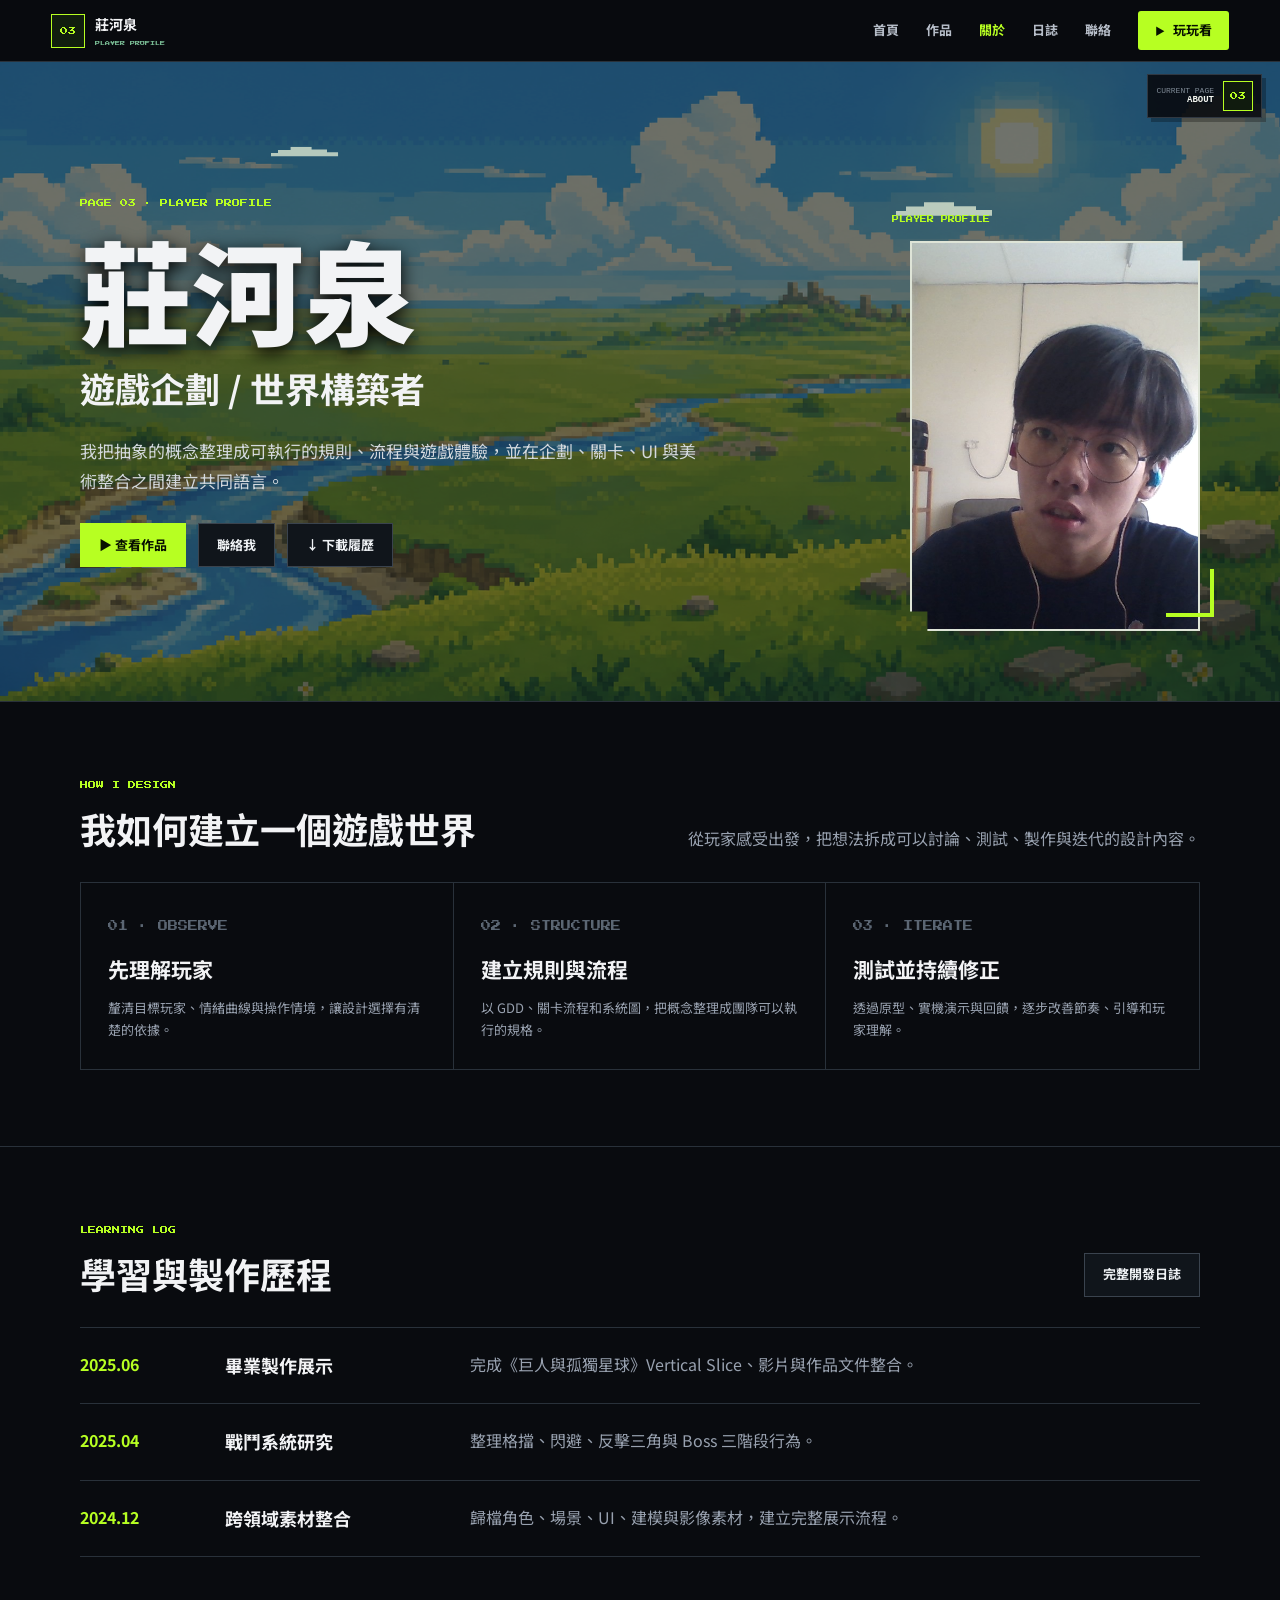
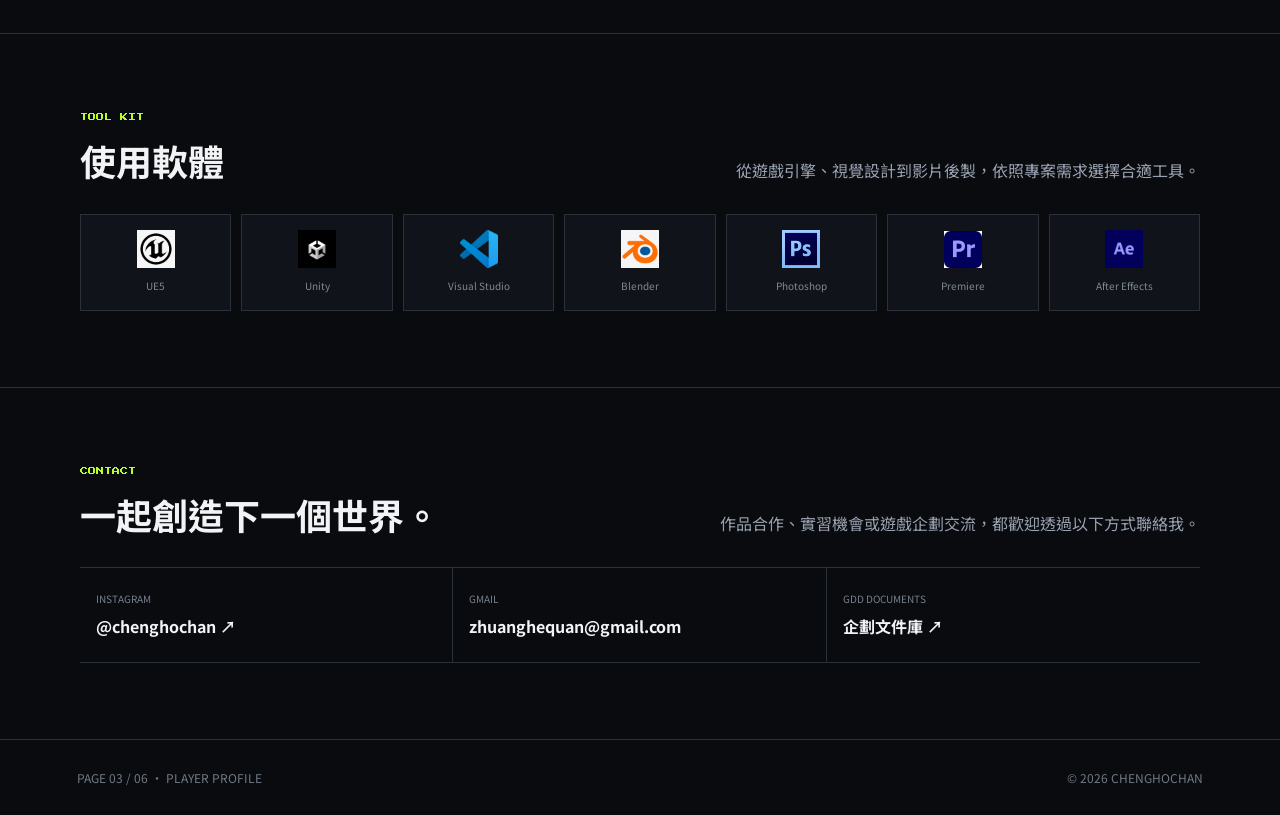
==== about.html @ 50974afd "Publish portfolio website" ====
<!DOCTYPE html>
<html lang="zh-Hant">
<head>
  <meta charset="UTF-8">
  <meta name="viewport" content="width=device-width,initial-scale=1.0">
  <title>關於莊河泉｜遊戲企劃作品集</title>
  <link rel="preconnect" href="https://fonts.googleapis.com">
  <link href="https://fonts.googleapis.com/css2?family=Noto+Sans+TC:wght@400;500;700;900&family=Press+Start+2P&display=swap" rel="stylesheet">
  <link rel="stylesheet" href="site-fx.css">
  <style>
    :root{--bg:#090b0f;--panel:#10141a;--text:#f2f3f5;--muted:#98a1af;--line:#29313a;--lime:#b7ff22;--cyan:#69d8e8}*{box-sizing:border-box;margin:0;padding:0}html{scroll-behavior:smooth}body{background:var(--bg);color:var(--text);font-family:'Noto Sans TC',sans-serif;line-height:1.75;overflow-x:hidden}a{color:inherit;text-decoration:none}img{display:block;max-width:100%}.pixel{font-family:'Press Start 2P',monospace;letter-spacing:0}.nav{position:fixed;z-index:80;inset:0 0 auto;height:62px;padding:0 clamp(22px,4vw,70px);display:flex;align-items:center;justify-content:space-between;border-bottom:1px solid var(--line);background:rgba(9,11,15,.94);backdrop-filter:blur(12px)}.brand{display:flex;align-items:center;gap:10px}.brand-slot{display:grid;place-items:center;width:34px;height:34px;border:1px solid var(--lime);background:#111e0e;color:var(--lime);font-size:8px}.brand strong{display:block;font-size:14px}.brand small{display:block;margin-top:4px;color:#77b992;font-size:5px}.links{display:flex;align-items:center;gap:27px;color:#b6bdc8;font-weight:700;font-size:13px}.links a:hover,.links .active{color:var(--lime)}.watch{padding:8px 17px;background:var(--lime);color:#071000!important;border-radius:3px}.watch:before{content:'▶';margin-right:8px;font-size:10px}
    .about-hero{position:relative;height:640px;margin-top:62px;overflow:hidden;border-bottom:1px solid var(--line);background:url('images/hero-pixel-landscape.png') center 48%/cover no-repeat}.about-hero:before{content:'';position:absolute;inset:0;background:rgba(5,10,10,.55)}.clouds{position:absolute;inset:80px 0 auto;width:200%;height:120px;animation:cloudMove 28s linear infinite}.cloud{position:absolute;width:100px;height:22px;background:#eef5dc;clip-path:polygon(10% 50%,10% 30%,28% 30%,28% 10%,58% 10%,58% 28%,80% 28%,80% 45%,96% 45%,96% 72%,0 72%,0 50%);opacity:.72}.cloud:nth-child(1){left:10%;top:0;transform:scale(.7)}.cloud:nth-child(2){left:35%;top:58px}.cloud:nth-child(3){left:61%;top:10px;transform:scale(.8)}.cloud:nth-child(4){left:85%;top:65px;transform:scale(.58)}@keyframes cloudMove{to{transform:translateX(-50%)}}.hero-inner{position:relative;z-index:2;width:min(1120px,calc(100% - 44px));height:100%;margin:auto;display:flex;align-items:center;justify-content:space-between;gap:55px}.hero-copy{max-width:690px}.eyebrow{color:var(--lime);font-size:8px}.about-hero h1{margin:22px 0 13px;font-size:clamp(62px,9vw,112px);line-height:1;font-weight:900;text-shadow:0 5px 18px #000}.role{font-size:clamp(22px,3vw,35px);font-weight:700}.hero-lead{max-width:630px;margin-top:18px;color:#d4d9de;font-size:17px}.hero-actions{display:flex;gap:12px;margin-top:28px}.btn{display:inline-flex;align-items:center;justify-content:center;min-height:44px;padding:9px 18px;border:1px solid #3a434e;background:#10151b;color:#eef1f4;font-weight:700;font-size:13px}.btn.primary{border-color:var(--lime);background:var(--lime);color:#071000}.btn:hover{border-color:var(--lime);color:var(--lime)}.btn.primary:hover{color:#071000}.portrait{position:relative;flex:0 0 290px;align-self:end;margin-bottom:0}.portrait:before{content:'PLAYER PROFILE';position:absolute;z-index:2;left:-18px;top:-25px;color:var(--lime);font:7px 'Press Start 2P';}.portrait img{width:290px;height:390px;object-fit:cover;object-position:center top;border:2px solid #d8e0d0;filter:saturate(.78) contrast(1.05);clip-path:polygon(0 0,94% 0,94% 5%,100% 5%,100% 100%,6% 100%,6% 95%,0 95%)}.portrait:after{content:'';position:absolute;right:-14px;bottom:14px;width:44px;height:44px;border-right:4px solid var(--lime);border-bottom:4px solid var(--lime)}
    section.content{padding:76px clamp(22px,6vw,96px);border-bottom:1px solid var(--line)}.inner{max-width:1120px;margin:auto}.section-kicker{color:var(--lime);font-size:8px}.section-head{display:flex;justify-content:space-between;align-items:end;gap:25px;margin-bottom:30px}.section-head h2{margin-top:13px;font-size:36px;line-height:1.3}.section-head p{max-width:540px;color:var(--muted)}.method-grid{display:grid;grid-template-columns:repeat(3,1fr);border:1px solid var(--line)}.method{padding:27px;border-right:1px solid var(--line)}.method:last-child{border-right:0}.method .number{color:#5b6673;font-size:10px}.method h3{margin:13px 0 9px;font-size:21px}.method p{color:var(--muted);font-size:13px}.timeline{display:grid;gap:0;border-top:1px solid var(--line)}.timeline-row{display:grid;grid-template-columns:120px 220px 1fr;gap:25px;padding:22px 0;border-bottom:1px solid var(--line)}.timeline-row time{color:var(--lime);font-weight:700}.timeline-row strong{font-size:18px}.timeline-row p{color:var(--muted)}.software-grid{display:grid;grid-template-columns:repeat(7,1fr);gap:10px}.software{padding:15px 8px;text-align:center;border:1px solid var(--line);background:var(--panel);font-size:10px;color:#7f8995}.software img{width:38px;height:38px;margin:0 auto 9px;object-fit:contain}.software:hover{border-color:var(--lime);color:var(--lime)}.contact-row{display:grid;grid-template-columns:repeat(3,1fr);border-top:1px solid var(--line)}.contact-link{padding:22px 16px;border-right:1px solid var(--line);border-bottom:1px solid var(--line)}.contact-link:last-child{border-right:0}.contact-link small{display:block;color:#78818d;font-size:10px}.contact-link strong{display:block;margin-top:4px;overflow-wrap:anywhere}.contact-link:hover{color:var(--lime);background:#111820}footer{padding:27px 6vw;display:flex;justify-content:space-between;color:#707985;font-size:12px}
    @media(max-width:850px){.links a:not(.watch){display:none}.about-hero{height:720px}.hero-inner{align-items:flex-start;padding-top:72px}.portrait{position:absolute;right:-35px;bottom:0;opacity:.5}.portrait img{width:230px;height:320px}.hero-copy{position:relative;z-index:3}.method-grid,.contact-row{grid-template-columns:1fr}.method,.contact-link{border-right:0;border-bottom:1px solid var(--line)}.timeline-row{grid-template-columns:1fr;gap:6px}.software-grid{grid-template-columns:repeat(3,1fr)}.section-head{display:block}.section-head p{margin-top:10px}}@media(max-width:520px){.about-hero h1{font-size:62px}.role{font-size:22px}.hero-lead{font-size:15px}.portrait{opacity:.28}.software-grid{grid-template-columns:repeat(2,1fr)}footer{display:block}}
    .portrait{margin-bottom:70px}
    @media(max-width:850px){.portrait{margin-bottom:0}}
  </style>
</head>
<body>
  <header class="nav"><a class="brand" href="index.html"><span class="brand-slot pixel">03</span><span><strong>莊河泉</strong><small class="pixel">PLAYER PROFILE</small></span></a><nav class="links"><a href="index.html">首頁</a><a href="portfolio.html">作品</a><a class="active" href="about.html">關於</a><a href="devlog.html">日誌</a><a href="#contact">聯絡</a><a class="watch" href="portfolio.html">玩玩看</a></nav></header>
  <main>
    <section class="about-hero"><div class="clouds"><i class="cloud"></i><i class="cloud"></i><i class="cloud"></i><i class="cloud"></i></div><div class="hero-inner"><div class="hero-copy"><div class="eyebrow pixel">PAGE 03 · PLAYER PROFILE</div><h1>莊河泉</h1><div class="role">遊戲企劃 / 世界構築者</div><p class="hero-lead">我把抽象的概念整理成可執行的規則、流程與遊戲體驗，並在企劃、關卡、UI 與美術整合之間建立共同語言。</p><div class="hero-actions"><a class="btn primary" href="portfolio.html">▶ 查看作品</a><a class="btn" href="#contact">聯絡我</a><a class="btn" href="downloads/莊河泉_遊戲企劃_正式履歷.pdf" download>↓ 下載履歷</a></div></div><figure class="portrait"><img src="images/avatar.jpg.JPG" alt="莊河泉個人照片"></figure></div></section>
    <section class="content"><div class="inner"><div class="section-head"><div><div class="section-kicker pixel">HOW I DESIGN</div><h2>我如何建立一個遊戲世界</h2></div><p>從玩家感受出發，把想法拆成可以討論、測試、製作與迭代的設計內容。</p></div><div class="method-grid"><article class="method"><span class="number pixel">01 · OBSERVE</span><h3>先理解玩家</h3><p>釐清目標玩家、情緒曲線與操作情境，讓設計選擇有清楚的依據。</p></article><article class="method"><span class="number pixel">02 · STRUCTURE</span><h3>建立規則與流程</h3><p>以 GDD、關卡流程和系統圖，把概念整理成團隊可以執行的規格。</p></article><article class="method"><span class="number pixel">03 · ITERATE</span><h3>測試並持續修正</h3><p>透過原型、實機演示與回饋，逐步改善節奏、引導和玩家理解。</p></article></div></div></section>
    <section class="content"><div class="inner"><div class="section-head"><div><div class="section-kicker pixel">LEARNING LOG</div><h2>學習與製作歷程</h2></div><a class="btn" href="devlog.html">完整開發日誌</a></div><div class="timeline"><div class="timeline-row"><time>2025.06</time><strong>畢業製作展示</strong><p>完成《巨人與孤獨星球》Vertical Slice、影片與作品文件整合。</p></div><div class="timeline-row"><time>2025.04</time><strong>戰鬥系統研究</strong><p>整理格擋、閃避、反擊三角與 Boss 三階段行為。</p></div><div class="timeline-row"><time>2024.12</time><strong>跨領域素材整合</strong><p>歸檔角色、場景、UI、建模與影像素材，建立完整展示流程。</p></div></div></div></section>
    <section class="content"><div class="inner"><div class="section-head"><div><div class="section-kicker pixel">TOOL KIT</div><h2>使用軟體</h2></div><p>從遊戲引擎、視覺設計到影片後製，依照專案需求選擇合適工具。</p></div><div class="software-grid"><div class="software"><img src="作品/巨人與孤獨星球/使用軟體/Unreal Engine 5.png" alt="Unreal Engine 5">UE5</div><div class="software"><img src="作品/Soul of Another World/使用軟體/Unity.png" alt="Unity">Unity</div><div class="software"><img src="作品/巨人與孤獨星球/使用軟體/Visual Studio.png" alt="Visual Studio">Visual Studio</div><div class="software"><img src="作品/巨人與孤獨星球/使用軟體/Blender.jpg" alt="Blender">Blender</div><div class="software"><img src="作品/巨人與孤獨星球/使用軟體/Photoshop.png" alt="Photoshop">Photoshop</div><div class="software"><img src="作品/巨人與孤獨星球/使用軟體/Premiere Pro.jpg" alt="Premiere Pro">Premiere</div><div class="software"><img src="作品/巨人與孤獨星球/使用軟體/After Effects.png" alt="After Effects">After Effects</div></div></div></section>
    <section class="content" id="contact"><div class="inner"><div class="section-head"><div><div class="section-kicker pixel">CONTACT</div><h2>一起創造下一個世界。</h2></div><p>作品合作、實習機會或遊戲企劃交流，都歡迎透過以下方式聯絡我。</p></div><div class="contact-row"><a class="contact-link" href="https://www.instagram.com/chenghochan/" target="_blank" rel="noreferrer"><small>INSTAGRAM</small><strong>@chenghochan ↗</strong></a><a class="contact-link" href="mailto:zhuanghequan@gmail.com"><small>GMAIL</small><strong>zhuanghequan@gmail.com</strong></a><a class="contact-link" href="https://chenghochan.gitbook.io/chenghochan-docs/" target="_blank" rel="noreferrer"><small>GDD DOCUMENTS</small><strong>企劃文件庫 ↗</strong></a></div></div></section>
  </main>
  <footer><span>PAGE 03 / 06 · PLAYER PROFILE</span><span>© 2026 CHENGHOCHAN</span></footer>
  <script src="site-fx.js"></script>
</body>
</html>
---- site-fx.css ----
:root{--fx-bg:#080b0f;--fx-panel:#11161b;--fx-line:#303842;--fx-lime:#b7ff22;--fx-cyan:#69d8e8;--fx-text:#f4f6f0}
.page-corner{position:fixed;z-index:85;top:74px;right:18px;display:flex;align-items:center;gap:9px;padding:6px 8px;border:1px solid var(--fx-line);background:rgba(8,11,15,.9);color:var(--fx-text);font-family:Consolas,monospace;pointer-events:none;box-shadow:4px 4px 0 rgba(0,0,0,.28)}.page-corner-label{color:#7f8995;font-size:8px;line-height:1.2;text-align:right}.page-corner-label strong{display:block;color:var(--fx-text);font-size:9px}.page-corner-number{display:grid;place-items:center;width:30px;height:30px;border:1px solid var(--fx-lime);background:#101b0e;color:var(--fx-lime);font:8px 'Press Start 2P',Consolas,monospace}
.global-fx-pixel{position:fixed;z-index:10020;left:0;top:0;width:7px;height:7px;pointer-events:none;background:var(--fx-lime);box-shadow:0 0 8px currentColor;animation:globalPixelBurst .48s steps(6,end) forwards}.global-fx-pixel.alt{background:var(--fx-cyan)}.global-fx-pixel.light{background:#fff5a8}.global-fx-cross{position:fixed;z-index:10019;left:0;top:0;width:14px;height:14px;border:2px solid var(--fx-lime);pointer-events:none;animation:globalCrossBurst .42s steps(5,end) forwards}.global-fx-hit{animation:globalOptionHit .3s steps(3,end)}
.page-transition{position:fixed;z-index:10000;inset:0;background:var(--fx-bg);opacity:0;visibility:hidden;pointer-events:none;overflow:hidden}.page-transition.active{visibility:visible;animation:pageCover .48s steps(7,end) forwards}.page-transition:before{content:'';position:absolute;inset:0;background-image:linear-gradient(90deg,transparent 96%,rgba(183,255,34,.16) 96%),linear-gradient(0deg,transparent 96%,rgba(183,255,34,.12) 96%);background-size:42px 42px;opacity:.32}.page-transition:after{content:'LOADING NEXT AREA';position:absolute;left:50%;top:50%;transform:translate(-50%,-50%);color:#7b8a80;font:8px 'Press Start 2P',Consolas,monospace;animation:transitionBlink .65s steps(2,end) infinite}.page-target{position:absolute;z-index:2;right:28px;top:24px;display:flex;align-items:center;gap:12px;color:var(--fx-text);font-family:Consolas,monospace}.page-target-copy{font-size:9px;text-align:right;color:#7f8995}.page-target-copy strong{display:block;margin-top:3px;color:var(--fx-lime);font-size:11px}.page-target-number{display:grid;place-items:center;width:54px;height:54px;border:2px solid var(--fx-lime);background:#101b0e;color:var(--fx-lime);font:13px 'Press Start 2P',Consolas,monospace;box-shadow:6px 6px 0 #172116}.page-transition .load-blocks{position:absolute;left:50%;top:56%;display:flex;gap:5px;transform:translateX(-50%)}.page-transition .load-blocks i{display:block;width:12px;height:12px;background:#263128;animation:transitionBlocks .7s steps(5,end) infinite}.page-transition .load-blocks i:nth-child(2){animation-delay:.08s}.page-transition .load-blocks i:nth-child(3){animation-delay:.16s}.page-transition .load-blocks i:nth-child(4){animation-delay:.24s}.page-transition .load-blocks i:nth-child(5){animation-delay:.32s}
@keyframes globalPixelBurst{0%{transform:translate(-50%,-50%) scale(1);opacity:1}70%{opacity:1}100%{transform:translate(calc(-50% + var(--tx)),calc(-50% + var(--ty))) scale(.15);opacity:0}}@keyframes globalCrossBurst{0%{transform:translate(-50%,-50%) scale(.4);opacity:1}100%{transform:translate(-50%,-50%) scale(3.5) rotate(90deg);opacity:0}}@keyframes globalOptionHit{0%,100%{outline:0 solid transparent;filter:none}50%{outline:3px solid var(--fx-lime);outline-offset:3px;filter:brightness(1.5)}}@keyframes pageCover{0%{opacity:0;clip-path:inset(0 0 100% 0)}100%{opacity:1;clip-path:inset(0)}}@keyframes transitionBlink{50%{opacity:.35}}@keyframes transitionBlocks{0%,100%{background:#263128;transform:translateY(0)}50%{background:var(--fx-lime);transform:translateY(-5px)}}
@media(max-width:700px){.page-corner{top:70px;right:10px}.page-corner-label{display:none}.page-target{right:14px;top:14px}.page-target-number{width:46px;height:46px}.page-target-copy{font-size:8px}}
@media(prefers-reduced-motion:reduce){.global-fx-pixel,.global-fx-cross{display:none}.global-fx-hit{animation:none}.page-transition.active{animation:none;opacity:1}.page-transition:after,.page-transition .load-blocks i{animation:none}}
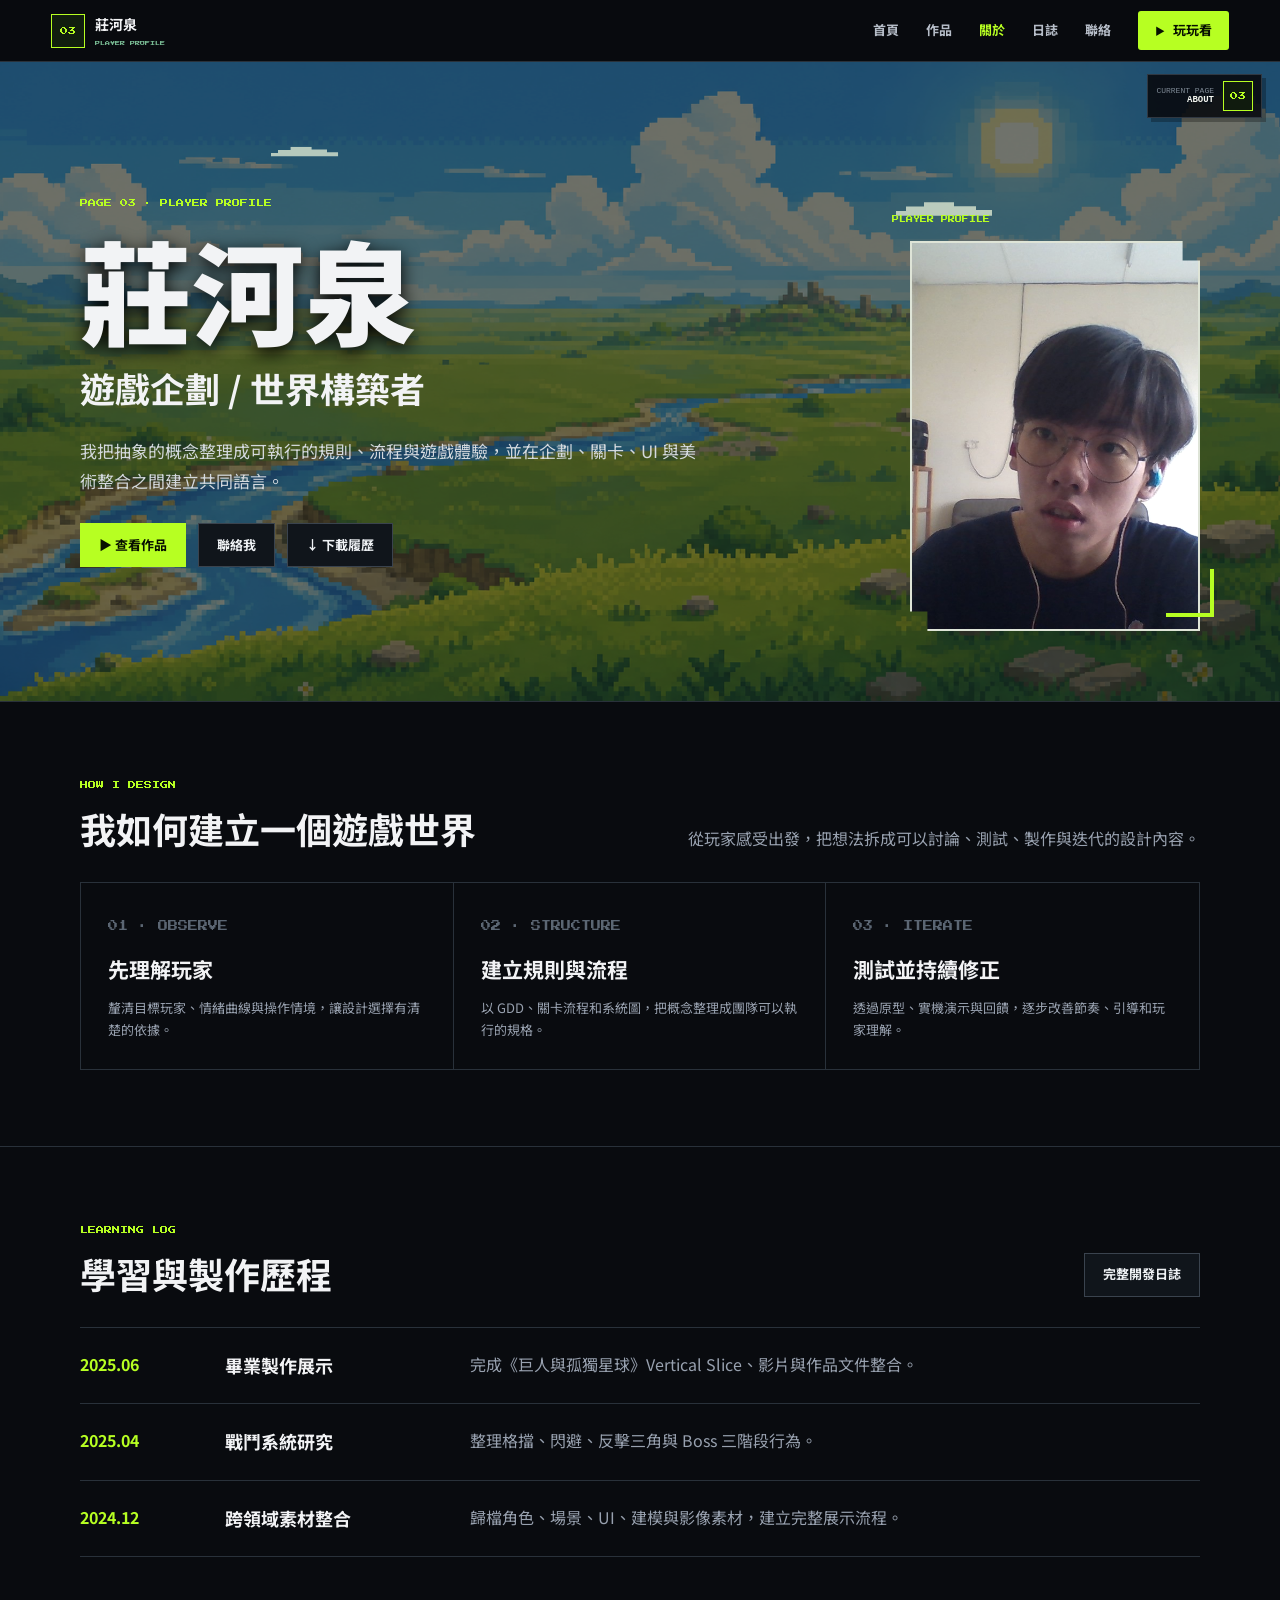
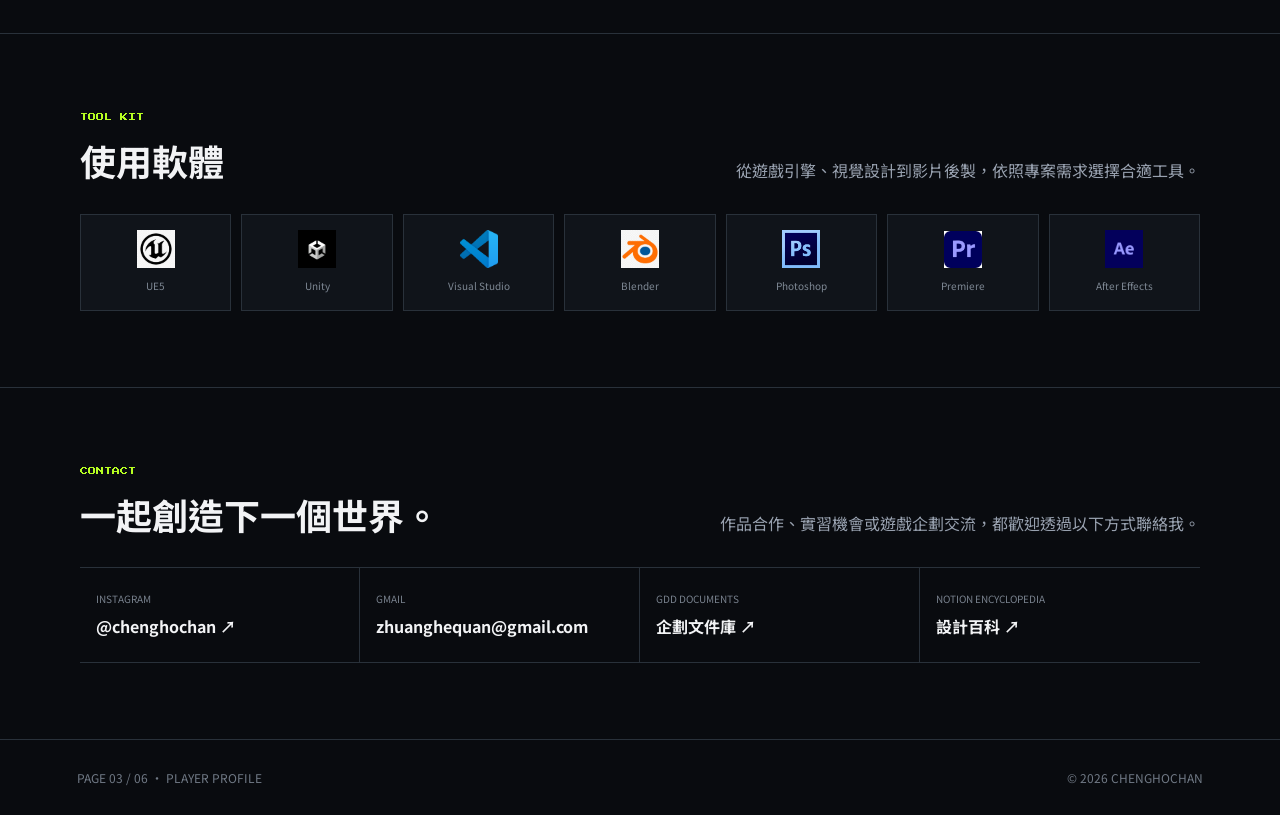
==== commit 77423460: "Add Notion design encyclopedia link" ====
--- a/about.html
+++ b/about.html
@@ -10,7 +10,7 @@
   <style>
     :root{--bg:#090b0f;--panel:#10141a;--text:#f2f3f5;--muted:#98a1af;--line:#29313a;--lime:#b7ff22;--cyan:#69d8e8}*{box-sizing:border-box;margin:0;padding:0}html{scroll-behavior:smooth}body{background:var(--bg);color:var(--text);font-family:'Noto Sans TC',sans-serif;line-height:1.75;overflow-x:hidden}a{color:inherit;text-decoration:none}img{display:block;max-width:100%}.pixel{font-family:'Press Start 2P',monospace;letter-spacing:0}.nav{position:fixed;z-index:80;inset:0 0 auto;height:62px;padding:0 clamp(22px,4vw,70px);display:flex;align-items:center;justify-content:space-between;border-bottom:1px solid var(--line);background:rgba(9,11,15,.94);backdrop-filter:blur(12px)}.brand{display:flex;align-items:center;gap:10px}.brand-slot{display:grid;place-items:center;width:34px;height:34px;border:1px solid var(--lime);background:#111e0e;color:var(--lime);font-size:8px}.brand strong{display:block;font-size:14px}.brand small{display:block;margin-top:4px;color:#77b992;font-size:5px}.links{display:flex;align-items:center;gap:27px;color:#b6bdc8;font-weight:700;font-size:13px}.links a:hover,.links .active{color:var(--lime)}.watch{padding:8px 17px;background:var(--lime);color:#071000!important;border-radius:3px}.watch:before{content:'▶';margin-right:8px;font-size:10px}
     .about-hero{position:relative;height:640px;margin-top:62px;overflow:hidden;border-bottom:1px solid var(--line);background:url('images/hero-pixel-landscape.png') center 48%/cover no-repeat}.about-hero:before{content:'';position:absolute;inset:0;background:rgba(5,10,10,.55)}.clouds{position:absolute;inset:80px 0 auto;width:200%;height:120px;animation:cloudMove 28s linear infinite}.cloud{position:absolute;width:100px;height:22px;background:#eef5dc;clip-path:polygon(10% 50%,10% 30%,28% 30%,28% 10%,58% 10%,58% 28%,80% 28%,80% 45%,96% 45%,96% 72%,0 72%,0 50%);opacity:.72}.cloud:nth-child(1){left:10%;top:0;transform:scale(.7)}.cloud:nth-child(2){left:35%;top:58px}.cloud:nth-child(3){left:61%;top:10px;transform:scale(.8)}.cloud:nth-child(4){left:85%;top:65px;transform:scale(.58)}@keyframes cloudMove{to{transform:translateX(-50%)}}.hero-inner{position:relative;z-index:2;width:min(1120px,calc(100% - 44px));height:100%;margin:auto;display:flex;align-items:center;justify-content:space-between;gap:55px}.hero-copy{max-width:690px}.eyebrow{color:var(--lime);font-size:8px}.about-hero h1{margin:22px 0 13px;font-size:clamp(62px,9vw,112px);line-height:1;font-weight:900;text-shadow:0 5px 18px #000}.role{font-size:clamp(22px,3vw,35px);font-weight:700}.hero-lead{max-width:630px;margin-top:18px;color:#d4d9de;font-size:17px}.hero-actions{display:flex;gap:12px;margin-top:28px}.btn{display:inline-flex;align-items:center;justify-content:center;min-height:44px;padding:9px 18px;border:1px solid #3a434e;background:#10151b;color:#eef1f4;font-weight:700;font-size:13px}.btn.primary{border-color:var(--lime);background:var(--lime);color:#071000}.btn:hover{border-color:var(--lime);color:var(--lime)}.btn.primary:hover{color:#071000}.portrait{position:relative;flex:0 0 290px;align-self:end;margin-bottom:0}.portrait:before{content:'PLAYER PROFILE';position:absolute;z-index:2;left:-18px;top:-25px;color:var(--lime);font:7px 'Press Start 2P';}.portrait img{width:290px;height:390px;object-fit:cover;object-position:center top;border:2px solid #d8e0d0;filter:saturate(.78) contrast(1.05);clip-path:polygon(0 0,94% 0,94% 5%,100% 5%,100% 100%,6% 100%,6% 95%,0 95%)}.portrait:after{content:'';position:absolute;right:-14px;bottom:14px;width:44px;height:44px;border-right:4px solid var(--lime);border-bottom:4px solid var(--lime)}
-    section.content{padding:76px clamp(22px,6vw,96px);border-bottom:1px solid var(--line)}.inner{max-width:1120px;margin:auto}.section-kicker{color:var(--lime);font-size:8px}.section-head{display:flex;justify-content:space-between;align-items:end;gap:25px;margin-bottom:30px}.section-head h2{margin-top:13px;font-size:36px;line-height:1.3}.section-head p{max-width:540px;color:var(--muted)}.method-grid{display:grid;grid-template-columns:repeat(3,1fr);border:1px solid var(--line)}.method{padding:27px;border-right:1px solid var(--line)}.method:last-child{border-right:0}.method .number{color:#5b6673;font-size:10px}.method h3{margin:13px 0 9px;font-size:21px}.method p{color:var(--muted);font-size:13px}.timeline{display:grid;gap:0;border-top:1px solid var(--line)}.timeline-row{display:grid;grid-template-columns:120px 220px 1fr;gap:25px;padding:22px 0;border-bottom:1px solid var(--line)}.timeline-row time{color:var(--lime);font-weight:700}.timeline-row strong{font-size:18px}.timeline-row p{color:var(--muted)}.software-grid{display:grid;grid-template-columns:repeat(7,1fr);gap:10px}.software{padding:15px 8px;text-align:center;border:1px solid var(--line);background:var(--panel);font-size:10px;color:#7f8995}.software img{width:38px;height:38px;margin:0 auto 9px;object-fit:contain}.software:hover{border-color:var(--lime);color:var(--lime)}.contact-row{display:grid;grid-template-columns:repeat(3,1fr);border-top:1px solid var(--line)}.contact-link{padding:22px 16px;border-right:1px solid var(--line);border-bottom:1px solid var(--line)}.contact-link:last-child{border-right:0}.contact-link small{display:block;color:#78818d;font-size:10px}.contact-link strong{display:block;margin-top:4px;overflow-wrap:anywhere}.contact-link:hover{color:var(--lime);background:#111820}footer{padding:27px 6vw;display:flex;justify-content:space-between;color:#707985;font-size:12px}
+    section.content{padding:76px clamp(22px,6vw,96px);border-bottom:1px solid var(--line)}.inner{max-width:1120px;margin:auto}.section-kicker{color:var(--lime);font-size:8px}.section-head{display:flex;justify-content:space-between;align-items:end;gap:25px;margin-bottom:30px}.section-head h2{margin-top:13px;font-size:36px;line-height:1.3}.section-head p{max-width:540px;color:var(--muted)}.method-grid{display:grid;grid-template-columns:repeat(3,1fr);border:1px solid var(--line)}.method{padding:27px;border-right:1px solid var(--line)}.method:last-child{border-right:0}.method .number{color:#5b6673;font-size:10px}.method h3{margin:13px 0 9px;font-size:21px}.method p{color:var(--muted);font-size:13px}.timeline{display:grid;gap:0;border-top:1px solid var(--line)}.timeline-row{display:grid;grid-template-columns:120px 220px 1fr;gap:25px;padding:22px 0;border-bottom:1px solid var(--line)}.timeline-row time{color:var(--lime);font-weight:700}.timeline-row strong{font-size:18px}.timeline-row p{color:var(--muted)}.software-grid{display:grid;grid-template-columns:repeat(7,1fr);gap:10px}.software{padding:15px 8px;text-align:center;border:1px solid var(--line);background:var(--panel);font-size:10px;color:#7f8995}.software img{width:38px;height:38px;margin:0 auto 9px;object-fit:contain}.software:hover{border-color:var(--lime);color:var(--lime)}.contact-row{display:grid;grid-template-columns:repeat(4,1fr);border-top:1px solid var(--line)}.contact-link{padding:22px 16px;border-right:1px solid var(--line);border-bottom:1px solid var(--line)}.contact-link:last-child{border-right:0}.contact-link small{display:block;color:#78818d;font-size:10px}.contact-link strong{display:block;margin-top:4px;overflow-wrap:anywhere}.contact-link:hover{color:var(--lime);background:#111820}footer{padding:27px 6vw;display:flex;justify-content:space-between;color:#707985;font-size:12px}
     @media(max-width:850px){.links a:not(.watch){display:none}.about-hero{height:720px}.hero-inner{align-items:flex-start;padding-top:72px}.portrait{position:absolute;right:-35px;bottom:0;opacity:.5}.portrait img{width:230px;height:320px}.hero-copy{position:relative;z-index:3}.method-grid,.contact-row{grid-template-columns:1fr}.method,.contact-link{border-right:0;border-bottom:1px solid var(--line)}.timeline-row{grid-template-columns:1fr;gap:6px}.software-grid{grid-template-columns:repeat(3,1fr)}.section-head{display:block}.section-head p{margin-top:10px}}@media(max-width:520px){.about-hero h1{font-size:62px}.role{font-size:22px}.hero-lead{font-size:15px}.portrait{opacity:.28}.software-grid{grid-template-columns:repeat(2,1fr)}footer{display:block}}
     .portrait{margin-bottom:70px}
     @media(max-width:850px){.portrait{margin-bottom:0}}
@@ -23,7 +23,7 @@
     <section class="content"><div class="inner"><div class="section-head"><div><div class="section-kicker pixel">HOW I DESIGN</div><h2>我如何建立一個遊戲世界</h2></div><p>從玩家感受出發，把想法拆成可以討論、測試、製作與迭代的設計內容。</p></div><div class="method-grid"><article class="method"><span class="number pixel">01 · OBSERVE</span><h3>先理解玩家</h3><p>釐清目標玩家、情緒曲線與操作情境，讓設計選擇有清楚的依據。</p></article><article class="method"><span class="number pixel">02 · STRUCTURE</span><h3>建立規則與流程</h3><p>以 GDD、關卡流程和系統圖，把概念整理成團隊可以執行的規格。</p></article><article class="method"><span class="number pixel">03 · ITERATE</span><h3>測試並持續修正</h3><p>透過原型、實機演示與回饋，逐步改善節奏、引導和玩家理解。</p></article></div></div></section>
     <section class="content"><div class="inner"><div class="section-head"><div><div class="section-kicker pixel">LEARNING LOG</div><h2>學習與製作歷程</h2></div><a class="btn" href="devlog.html">完整開發日誌</a></div><div class="timeline"><div class="timeline-row"><time>2025.06</time><strong>畢業製作展示</strong><p>完成《巨人與孤獨星球》Vertical Slice、影片與作品文件整合。</p></div><div class="timeline-row"><time>2025.04</time><strong>戰鬥系統研究</strong><p>整理格擋、閃避、反擊三角與 Boss 三階段行為。</p></div><div class="timeline-row"><time>2024.12</time><strong>跨領域素材整合</strong><p>歸檔角色、場景、UI、建模與影像素材，建立完整展示流程。</p></div></div></div></section>
     <section class="content"><div class="inner"><div class="section-head"><div><div class="section-kicker pixel">TOOL KIT</div><h2>使用軟體</h2></div><p>從遊戲引擎、視覺設計到影片後製，依照專案需求選擇合適工具。</p></div><div class="software-grid"><div class="software"><img src="作品/巨人與孤獨星球/使用軟體/Unreal Engine 5.png" alt="Unreal Engine 5">UE5</div><div class="software"><img src="作品/Soul of Another World/使用軟體/Unity.png" alt="Unity">Unity</div><div class="software"><img src="作品/巨人與孤獨星球/使用軟體/Visual Studio.png" alt="Visual Studio">Visual Studio</div><div class="software"><img src="作品/巨人與孤獨星球/使用軟體/Blender.jpg" alt="Blender">Blender</div><div class="software"><img src="作品/巨人與孤獨星球/使用軟體/Photoshop.png" alt="Photoshop">Photoshop</div><div class="software"><img src="作品/巨人與孤獨星球/使用軟體/Premiere Pro.jpg" alt="Premiere Pro">Premiere</div><div class="software"><img src="作品/巨人與孤獨星球/使用軟體/After Effects.png" alt="After Effects">After Effects</div></div></div></section>
-    <section class="content" id="contact"><div class="inner"><div class="section-head"><div><div class="section-kicker pixel">CONTACT</div><h2>一起創造下一個世界。</h2></div><p>作品合作、實習機會或遊戲企劃交流，都歡迎透過以下方式聯絡我。</p></div><div class="contact-row"><a class="contact-link" href="https://www.instagram.com/chenghochan/" target="_blank" rel="noreferrer"><small>INSTAGRAM</small><strong>@chenghochan ↗</strong></a><a class="contact-link" href="mailto:zhuanghequan@gmail.com"><small>GMAIL</small><strong>zhuanghequan@gmail.com</strong></a><a class="contact-link" href="https://chenghochan.gitbook.io/chenghochan-docs/" target="_blank" rel="noreferrer"><small>GDD DOCUMENTS</small><strong>企劃文件庫 ↗</strong></a></div></div></section>
+    <section class="content" id="contact"><div class="inner"><div class="section-head"><div><div class="section-kicker pixel">CONTACT</div><h2>一起創造下一個世界。</h2></div><p>作品合作、實習機會或遊戲企劃交流，都歡迎透過以下方式聯絡我。</p></div><div class="contact-row"><a class="contact-link" href="https://www.instagram.com/chenghochan/" target="_blank" rel="noreferrer"><small>INSTAGRAM</small><strong>@chenghochan ↗</strong></a><a class="contact-link" href="mailto:zhuanghequan@gmail.com"><small>GMAIL</small><strong>zhuanghequan@gmail.com</strong></a><a class="contact-link" href="https://chenghochan.gitbook.io/chenghochan-docs/" target="_blank" rel="noreferrer"><small>GDD DOCUMENTS</small><strong>企劃文件庫 ↗</strong></a><a class="contact-link" href="https://app.notion.com/p/396c3fd6e5f4815caa50d917318dc8b4?pvs=1" target="_blank" rel="noreferrer"><small>NOTION ENCYCLOPEDIA</small><strong>設計百科 ↗</strong></a></div></div></section>
   </main>
   <footer><span>PAGE 03 / 06 · PLAYER PROFILE</span><span>© 2026 CHENGHOCHAN</span></footer>
   <script src="site-fx.js"></script>
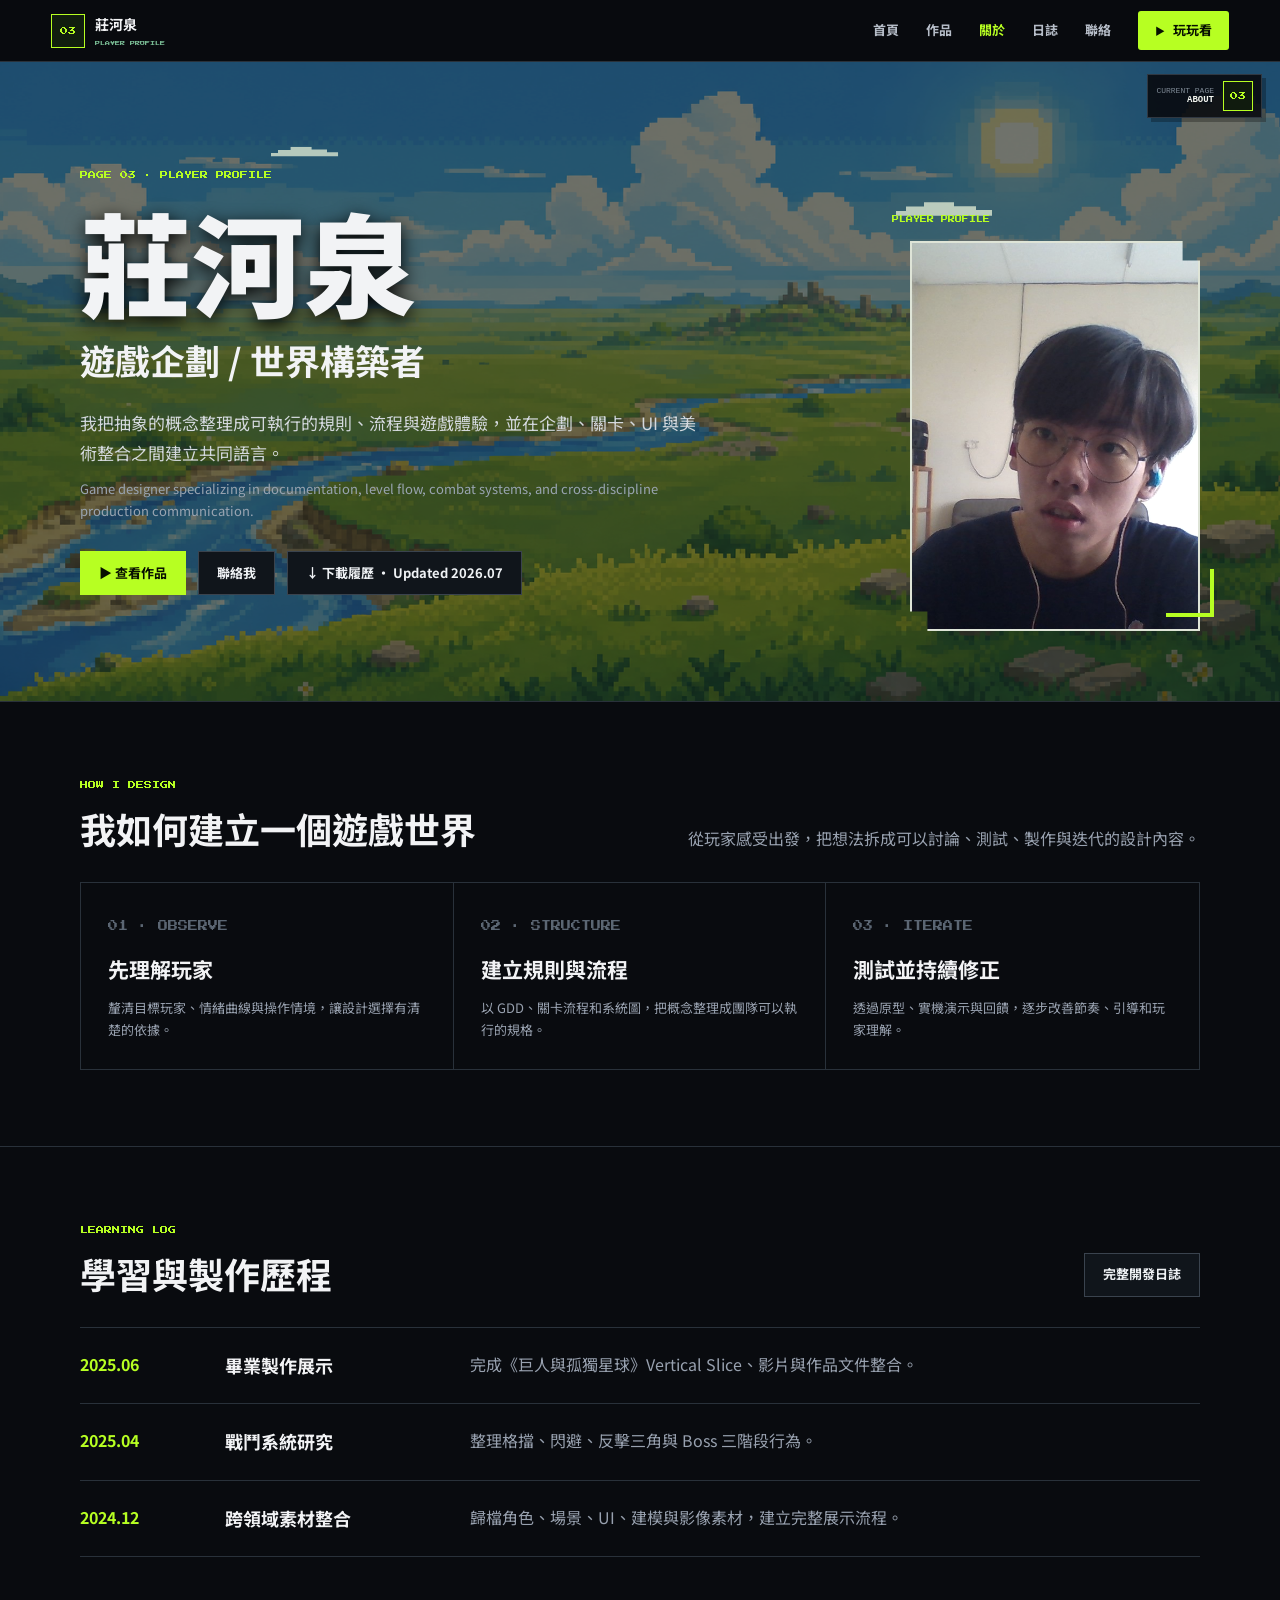
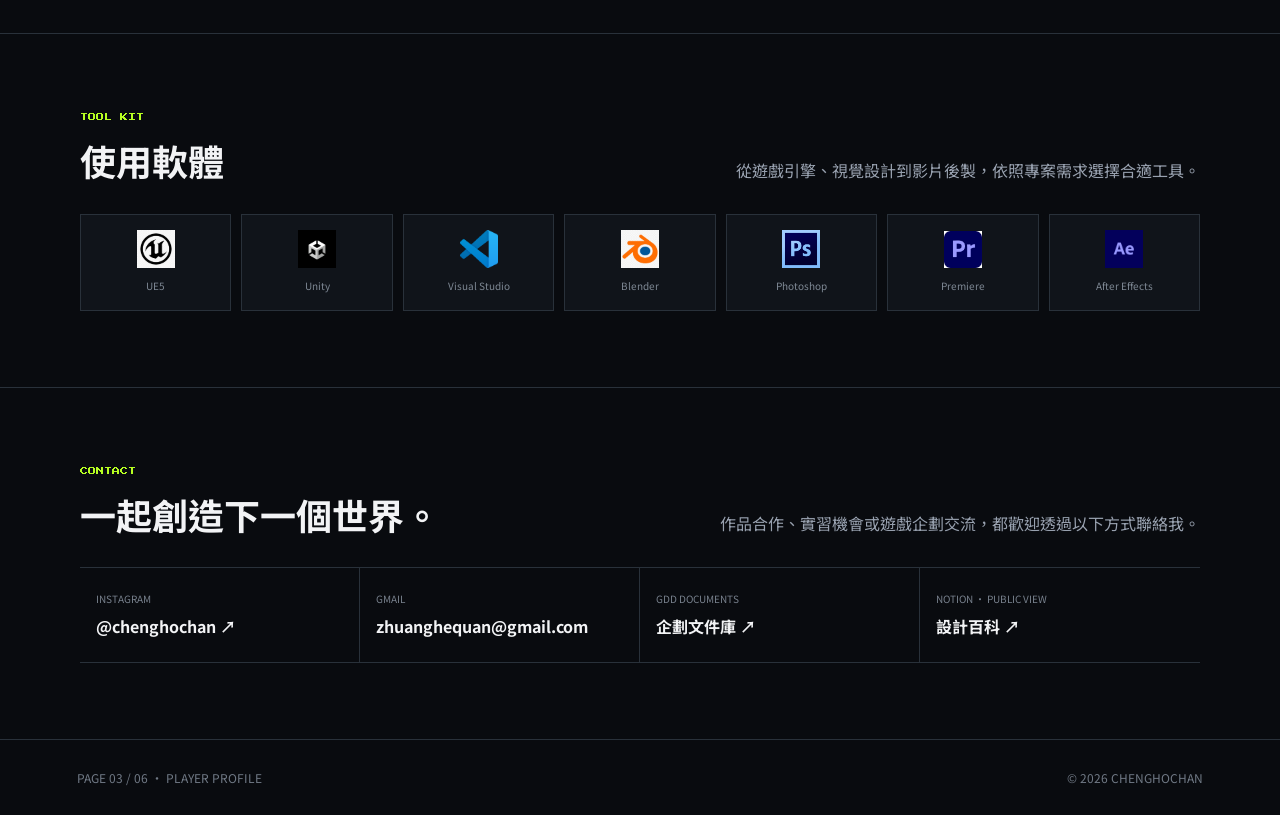
==== commit 967f66ba: "Refine portfolio case study presentation" ====
--- a/about.html
+++ b/about.html
@@ -9,7 +9,7 @@
   <link rel="stylesheet" href="site-fx.css">
   <style>
     :root{--bg:#090b0f;--panel:#10141a;--text:#f2f3f5;--muted:#98a1af;--line:#29313a;--lime:#b7ff22;--cyan:#69d8e8}*{box-sizing:border-box;margin:0;padding:0}html{scroll-behavior:smooth}body{background:var(--bg);color:var(--text);font-family:'Noto Sans TC',sans-serif;line-height:1.75;overflow-x:hidden}a{color:inherit;text-decoration:none}img{display:block;max-width:100%}.pixel{font-family:'Press Start 2P',monospace;letter-spacing:0}.nav{position:fixed;z-index:80;inset:0 0 auto;height:62px;padding:0 clamp(22px,4vw,70px);display:flex;align-items:center;justify-content:space-between;border-bottom:1px solid var(--line);background:rgba(9,11,15,.94);backdrop-filter:blur(12px)}.brand{display:flex;align-items:center;gap:10px}.brand-slot{display:grid;place-items:center;width:34px;height:34px;border:1px solid var(--lime);background:#111e0e;color:var(--lime);font-size:8px}.brand strong{display:block;font-size:14px}.brand small{display:block;margin-top:4px;color:#77b992;font-size:5px}.links{display:flex;align-items:center;gap:27px;color:#b6bdc8;font-weight:700;font-size:13px}.links a:hover,.links .active{color:var(--lime)}.watch{padding:8px 17px;background:var(--lime);color:#071000!important;border-radius:3px}.watch:before{content:'▶';margin-right:8px;font-size:10px}
-    .about-hero{position:relative;height:640px;margin-top:62px;overflow:hidden;border-bottom:1px solid var(--line);background:url('images/hero-pixel-landscape.png') center 48%/cover no-repeat}.about-hero:before{content:'';position:absolute;inset:0;background:rgba(5,10,10,.55)}.clouds{position:absolute;inset:80px 0 auto;width:200%;height:120px;animation:cloudMove 28s linear infinite}.cloud{position:absolute;width:100px;height:22px;background:#eef5dc;clip-path:polygon(10% 50%,10% 30%,28% 30%,28% 10%,58% 10%,58% 28%,80% 28%,80% 45%,96% 45%,96% 72%,0 72%,0 50%);opacity:.72}.cloud:nth-child(1){left:10%;top:0;transform:scale(.7)}.cloud:nth-child(2){left:35%;top:58px}.cloud:nth-child(3){left:61%;top:10px;transform:scale(.8)}.cloud:nth-child(4){left:85%;top:65px;transform:scale(.58)}@keyframes cloudMove{to{transform:translateX(-50%)}}.hero-inner{position:relative;z-index:2;width:min(1120px,calc(100% - 44px));height:100%;margin:auto;display:flex;align-items:center;justify-content:space-between;gap:55px}.hero-copy{max-width:690px}.eyebrow{color:var(--lime);font-size:8px}.about-hero h1{margin:22px 0 13px;font-size:clamp(62px,9vw,112px);line-height:1;font-weight:900;text-shadow:0 5px 18px #000}.role{font-size:clamp(22px,3vw,35px);font-weight:700}.hero-lead{max-width:630px;margin-top:18px;color:#d4d9de;font-size:17px}.hero-actions{display:flex;gap:12px;margin-top:28px}.btn{display:inline-flex;align-items:center;justify-content:center;min-height:44px;padding:9px 18px;border:1px solid #3a434e;background:#10151b;color:#eef1f4;font-weight:700;font-size:13px}.btn.primary{border-color:var(--lime);background:var(--lime);color:#071000}.btn:hover{border-color:var(--lime);color:var(--lime)}.btn.primary:hover{color:#071000}.portrait{position:relative;flex:0 0 290px;align-self:end;margin-bottom:0}.portrait:before{content:'PLAYER PROFILE';position:absolute;z-index:2;left:-18px;top:-25px;color:var(--lime);font:7px 'Press Start 2P';}.portrait img{width:290px;height:390px;object-fit:cover;object-position:center top;border:2px solid #d8e0d0;filter:saturate(.78) contrast(1.05);clip-path:polygon(0 0,94% 0,94% 5%,100% 5%,100% 100%,6% 100%,6% 95%,0 95%)}.portrait:after{content:'';position:absolute;right:-14px;bottom:14px;width:44px;height:44px;border-right:4px solid var(--lime);border-bottom:4px solid var(--lime)}
+    .about-hero{position:relative;height:640px;margin-top:62px;overflow:hidden;border-bottom:1px solid var(--line);background:url('images/hero-pixel-landscape.png') center 48%/cover no-repeat}.about-hero:before{content:'';position:absolute;inset:0;background:rgba(5,10,10,.55)}.clouds{position:absolute;inset:80px 0 auto;width:200%;height:120px;animation:cloudMove 28s linear infinite}.cloud{position:absolute;width:100px;height:22px;background:#eef5dc;clip-path:polygon(10% 50%,10% 30%,28% 30%,28% 10%,58% 10%,58% 28%,80% 28%,80% 45%,96% 45%,96% 72%,0 72%,0 50%);opacity:.72}.cloud:nth-child(1){left:10%;top:0;transform:scale(.7)}.cloud:nth-child(2){left:35%;top:58px}.cloud:nth-child(3){left:61%;top:10px;transform:scale(.8)}.cloud:nth-child(4){left:85%;top:65px;transform:scale(.58)}@keyframes cloudMove{to{transform:translateX(-50%)}}.hero-inner{position:relative;z-index:2;width:min(1120px,calc(100% - 44px));height:100%;margin:auto;display:flex;align-items:center;justify-content:space-between;gap:55px}.hero-copy{max-width:690px}.eyebrow{color:var(--lime);font-size:8px}.about-hero h1{margin:22px 0 13px;font-size:clamp(62px,9vw,112px);line-height:1;font-weight:900;text-shadow:0 5px 18px #000}.role{font-size:clamp(22px,3vw,35px);font-weight:700}.hero-lead{max-width:630px;margin-top:18px;color:#d4d9de;font-size:17px}.hero-english{max-width:620px;margin-top:10px;color:#9aa5b2;font-size:13px}.hero-actions{display:flex;gap:12px;margin-top:28px}.btn{display:inline-flex;align-items:center;justify-content:center;min-height:44px;padding:9px 18px;border:1px solid #3a434e;background:#10151b;color:#eef1f4;font-weight:700;font-size:13px}.btn.primary{border-color:var(--lime);background:var(--lime);color:#071000}.btn:hover{border-color:var(--lime);color:var(--lime)}.btn.primary:hover{color:#071000}.portrait{position:relative;flex:0 0 290px;align-self:end;margin-bottom:0}.portrait:before{content:'PLAYER PROFILE';position:absolute;z-index:2;left:-18px;top:-25px;color:var(--lime);font:7px 'Press Start 2P';}.portrait img{width:290px;height:390px;object-fit:cover;object-position:center top;border:2px solid #d8e0d0;filter:saturate(.78) contrast(1.05);clip-path:polygon(0 0,94% 0,94% 5%,100% 5%,100% 100%,6% 100%,6% 95%,0 95%)}.portrait:after{content:'';position:absolute;right:-14px;bottom:14px;width:44px;height:44px;border-right:4px solid var(--lime);border-bottom:4px solid var(--lime)}
     section.content{padding:76px clamp(22px,6vw,96px);border-bottom:1px solid var(--line)}.inner{max-width:1120px;margin:auto}.section-kicker{color:var(--lime);font-size:8px}.section-head{display:flex;justify-content:space-between;align-items:end;gap:25px;margin-bottom:30px}.section-head h2{margin-top:13px;font-size:36px;line-height:1.3}.section-head p{max-width:540px;color:var(--muted)}.method-grid{display:grid;grid-template-columns:repeat(3,1fr);border:1px solid var(--line)}.method{padding:27px;border-right:1px solid var(--line)}.method:last-child{border-right:0}.method .number{color:#5b6673;font-size:10px}.method h3{margin:13px 0 9px;font-size:21px}.method p{color:var(--muted);font-size:13px}.timeline{display:grid;gap:0;border-top:1px solid var(--line)}.timeline-row{display:grid;grid-template-columns:120px 220px 1fr;gap:25px;padding:22px 0;border-bottom:1px solid var(--line)}.timeline-row time{color:var(--lime);font-weight:700}.timeline-row strong{font-size:18px}.timeline-row p{color:var(--muted)}.software-grid{display:grid;grid-template-columns:repeat(7,1fr);gap:10px}.software{padding:15px 8px;text-align:center;border:1px solid var(--line);background:var(--panel);font-size:10px;color:#7f8995}.software img{width:38px;height:38px;margin:0 auto 9px;object-fit:contain}.software:hover{border-color:var(--lime);color:var(--lime)}.contact-row{display:grid;grid-template-columns:repeat(4,1fr);border-top:1px solid var(--line)}.contact-link{padding:22px 16px;border-right:1px solid var(--line);border-bottom:1px solid var(--line)}.contact-link:last-child{border-right:0}.contact-link small{display:block;color:#78818d;font-size:10px}.contact-link strong{display:block;margin-top:4px;overflow-wrap:anywhere}.contact-link:hover{color:var(--lime);background:#111820}footer{padding:27px 6vw;display:flex;justify-content:space-between;color:#707985;font-size:12px}
     @media(max-width:850px){.links a:not(.watch){display:none}.about-hero{height:720px}.hero-inner{align-items:flex-start;padding-top:72px}.portrait{position:absolute;right:-35px;bottom:0;opacity:.5}.portrait img{width:230px;height:320px}.hero-copy{position:relative;z-index:3}.method-grid,.contact-row{grid-template-columns:1fr}.method,.contact-link{border-right:0;border-bottom:1px solid var(--line)}.timeline-row{grid-template-columns:1fr;gap:6px}.software-grid{grid-template-columns:repeat(3,1fr)}.section-head{display:block}.section-head p{margin-top:10px}}@media(max-width:520px){.about-hero h1{font-size:62px}.role{font-size:22px}.hero-lead{font-size:15px}.portrait{opacity:.28}.software-grid{grid-template-columns:repeat(2,1fr)}footer{display:block}}
     .portrait{margin-bottom:70px}
@@ -19,11 +19,11 @@
 <body>
   <header class="nav"><a class="brand" href="index.html"><span class="brand-slot pixel">03</span><span><strong>莊河泉</strong><small class="pixel">PLAYER PROFILE</small></span></a><nav class="links"><a href="index.html">首頁</a><a href="portfolio.html">作品</a><a class="active" href="about.html">關於</a><a href="devlog.html">日誌</a><a href="#contact">聯絡</a><a class="watch" href="portfolio.html">玩玩看</a></nav></header>
   <main>
-    <section class="about-hero"><div class="clouds"><i class="cloud"></i><i class="cloud"></i><i class="cloud"></i><i class="cloud"></i></div><div class="hero-inner"><div class="hero-copy"><div class="eyebrow pixel">PAGE 03 · PLAYER PROFILE</div><h1>莊河泉</h1><div class="role">遊戲企劃 / 世界構築者</div><p class="hero-lead">我把抽象的概念整理成可執行的規則、流程與遊戲體驗，並在企劃、關卡、UI 與美術整合之間建立共同語言。</p><div class="hero-actions"><a class="btn primary" href="portfolio.html">▶ 查看作品</a><a class="btn" href="#contact">聯絡我</a><a class="btn" href="downloads/莊河泉_遊戲企劃_正式履歷.pdf" download>↓ 下載履歷</a></div></div><figure class="portrait"><img src="images/avatar.jpg.JPG" alt="莊河泉個人照片"></figure></div></section>
+    <section class="about-hero"><div class="clouds"><i class="cloud"></i><i class="cloud"></i><i class="cloud"></i><i class="cloud"></i></div><div class="hero-inner"><div class="hero-copy"><div class="eyebrow pixel">PAGE 03 · PLAYER PROFILE</div><h1>莊河泉</h1><div class="role">遊戲企劃 / 世界構築者</div><p class="hero-lead">我把抽象的概念整理成可執行的規則、流程與遊戲體驗，並在企劃、關卡、UI 與美術整合之間建立共同語言。</p><p class="hero-english">Game designer specializing in documentation, level flow, combat systems, and cross-discipline production communication.</p><div class="hero-actions"><a class="btn primary" href="portfolio.html">▶ 查看作品</a><a class="btn" href="#contact">聯絡我</a><a class="btn" href="downloads/莊河泉_遊戲企劃_正式履歷.pdf" download>↓ 下載履歷 · Updated 2026.07</a></div></div><figure class="portrait"><img src="images/avatar.jpg.JPG" alt="莊河泉個人照片"></figure></div></section>
     <section class="content"><div class="inner"><div class="section-head"><div><div class="section-kicker pixel">HOW I DESIGN</div><h2>我如何建立一個遊戲世界</h2></div><p>從玩家感受出發，把想法拆成可以討論、測試、製作與迭代的設計內容。</p></div><div class="method-grid"><article class="method"><span class="number pixel">01 · OBSERVE</span><h3>先理解玩家</h3><p>釐清目標玩家、情緒曲線與操作情境，讓設計選擇有清楚的依據。</p></article><article class="method"><span class="number pixel">02 · STRUCTURE</span><h3>建立規則與流程</h3><p>以 GDD、關卡流程和系統圖，把概念整理成團隊可以執行的規格。</p></article><article class="method"><span class="number pixel">03 · ITERATE</span><h3>測試並持續修正</h3><p>透過原型、實機演示與回饋，逐步改善節奏、引導和玩家理解。</p></article></div></div></section>
     <section class="content"><div class="inner"><div class="section-head"><div><div class="section-kicker pixel">LEARNING LOG</div><h2>學習與製作歷程</h2></div><a class="btn" href="devlog.html">完整開發日誌</a></div><div class="timeline"><div class="timeline-row"><time>2025.06</time><strong>畢業製作展示</strong><p>完成《巨人與孤獨星球》Vertical Slice、影片與作品文件整合。</p></div><div class="timeline-row"><time>2025.04</time><strong>戰鬥系統研究</strong><p>整理格擋、閃避、反擊三角與 Boss 三階段行為。</p></div><div class="timeline-row"><time>2024.12</time><strong>跨領域素材整合</strong><p>歸檔角色、場景、UI、建模與影像素材，建立完整展示流程。</p></div></div></div></section>
     <section class="content"><div class="inner"><div class="section-head"><div><div class="section-kicker pixel">TOOL KIT</div><h2>使用軟體</h2></div><p>從遊戲引擎、視覺設計到影片後製，依照專案需求選擇合適工具。</p></div><div class="software-grid"><div class="software"><img src="作品/巨人與孤獨星球/使用軟體/Unreal Engine 5.png" alt="Unreal Engine 5">UE5</div><div class="software"><img src="作品/Soul of Another World/使用軟體/Unity.png" alt="Unity">Unity</div><div class="software"><img src="作品/巨人與孤獨星球/使用軟體/Visual Studio.png" alt="Visual Studio">Visual Studio</div><div class="software"><img src="作品/巨人與孤獨星球/使用軟體/Blender.jpg" alt="Blender">Blender</div><div class="software"><img src="作品/巨人與孤獨星球/使用軟體/Photoshop.png" alt="Photoshop">Photoshop</div><div class="software"><img src="作品/巨人與孤獨星球/使用軟體/Premiere Pro.jpg" alt="Premiere Pro">Premiere</div><div class="software"><img src="作品/巨人與孤獨星球/使用軟體/After Effects.png" alt="After Effects">After Effects</div></div></div></section>
-    <section class="content" id="contact"><div class="inner"><div class="section-head"><div><div class="section-kicker pixel">CONTACT</div><h2>一起創造下一個世界。</h2></div><p>作品合作、實習機會或遊戲企劃交流，都歡迎透過以下方式聯絡我。</p></div><div class="contact-row"><a class="contact-link" href="https://www.instagram.com/chenghochan/" target="_blank" rel="noreferrer"><small>INSTAGRAM</small><strong>@chenghochan ↗</strong></a><a class="contact-link" href="mailto:zhuanghequan@gmail.com"><small>GMAIL</small><strong>zhuanghequan@gmail.com</strong></a><a class="contact-link" href="https://chenghochan.gitbook.io/chenghochan-docs/" target="_blank" rel="noreferrer"><small>GDD DOCUMENTS</small><strong>企劃文件庫 ↗</strong></a><a class="contact-link" href="https://app.notion.com/p/396c3fd6e5f4815caa50d917318dc8b4?pvs=1" target="_blank" rel="noreferrer"><small>NOTION ENCYCLOPEDIA</small><strong>設計百科 ↗</strong></a></div></div></section>
+    <section class="content" id="contact"><div class="inner"><div class="section-head"><div><div class="section-kicker pixel">CONTACT</div><h2>一起創造下一個世界。</h2></div><p>作品合作、實習機會或遊戲企劃交流，都歡迎透過以下方式聯絡我。</p></div><div class="contact-row"><a class="contact-link" href="https://www.instagram.com/chenghochan/" target="_blank" rel="noreferrer"><small>INSTAGRAM</small><strong>@chenghochan ↗</strong></a><a class="contact-link" href="mailto:zhuanghequan@gmail.com"><small>GMAIL</small><strong>zhuanghequan@gmail.com</strong></a><a class="contact-link" href="https://chenghochan.gitbook.io/chenghochan-docs/" target="_blank" rel="noreferrer"><small>GDD DOCUMENTS</small><strong>企劃文件庫 ↗</strong></a><a class="contact-link" href="https://app.notion.com/p/396c3fd6e5f4815caa50d917318dc8b4?pvs=1" target="_blank" rel="noreferrer"><small>NOTION · PUBLIC VIEW</small><strong>設計百科 ↗</strong></a></div></div></section>
   </main>
   <footer><span>PAGE 03 / 06 · PLAYER PROFILE</span><span>© 2026 CHENGHOCHAN</span></footer>
   <script src="site-fx.js"></script>
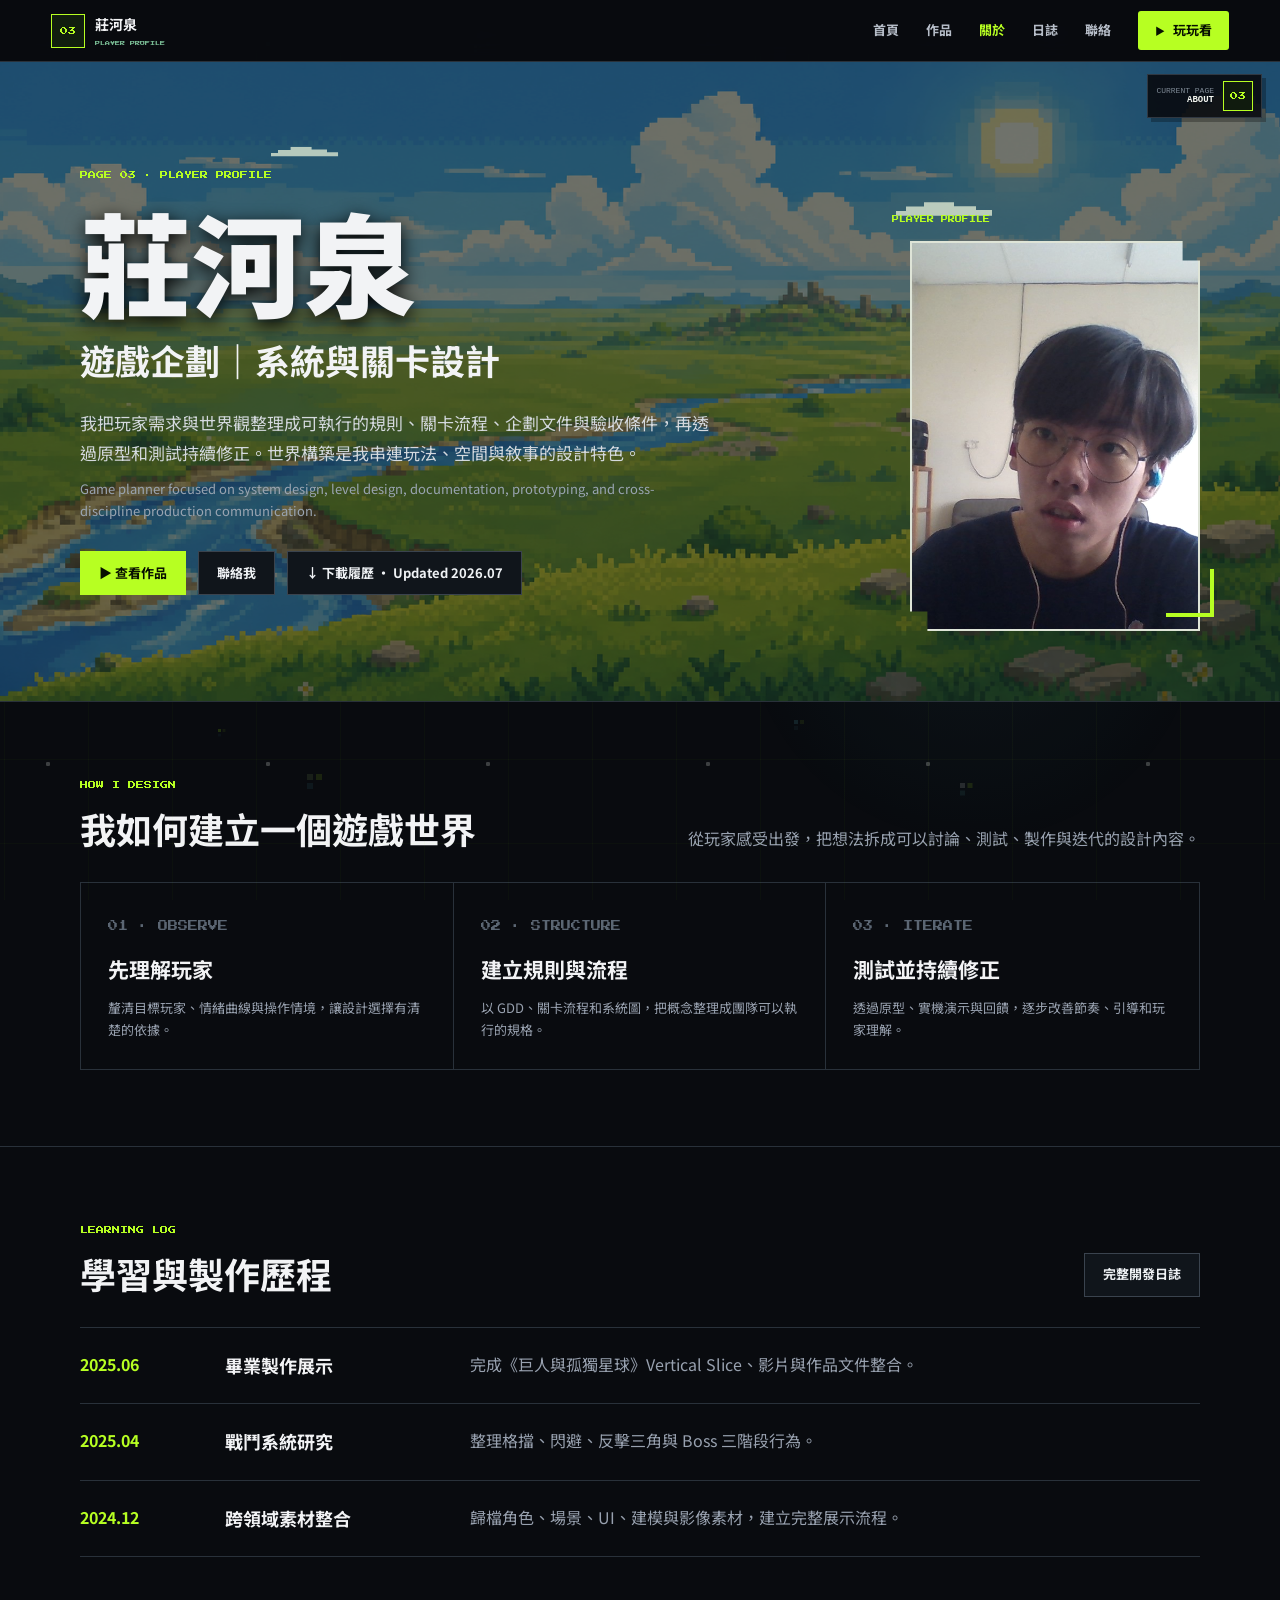
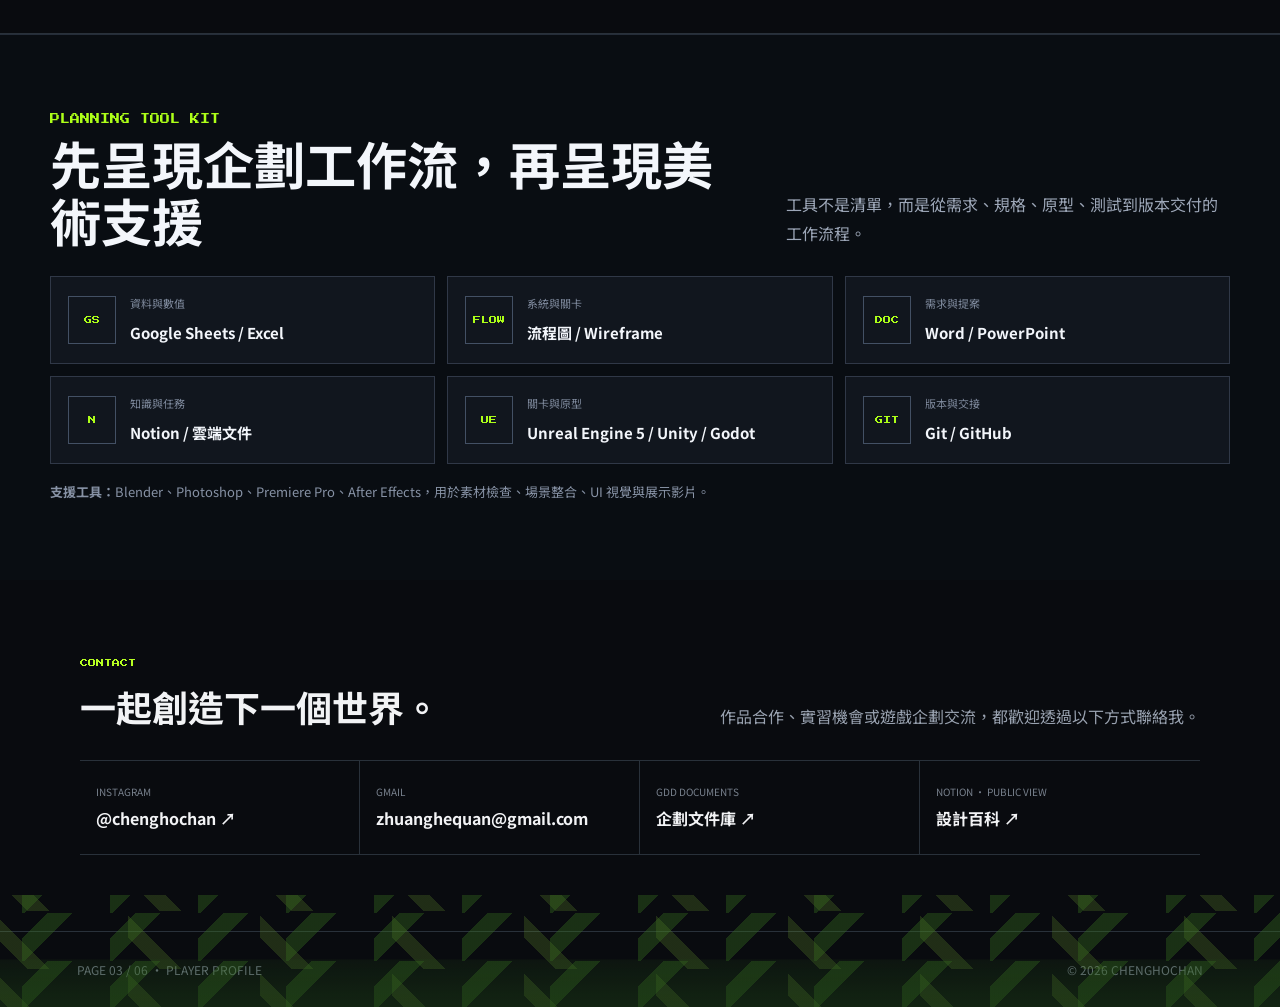
==== commit ad3ce730: "Refocus portfolio for game planning roles" ====
--- a/about.html
+++ b/about.html
@@ -7,11 +7,12 @@
   <link rel="preconnect" href="https://fonts.googleapis.com">
   <link href="https://fonts.googleapis.com/css2?family=Noto+Sans+TC:wght@400;500;700;900&family=Press+Start+2P&display=swap" rel="stylesheet">
   <link rel="stylesheet" href="site-fx.css">
+  <link rel="stylesheet" href="career-focus.css">
   <style>
     :root{--bg:#090b0f;--panel:#10141a;--text:#f2f3f5;--muted:#98a1af;--line:#29313a;--lime:#b7ff22;--cyan:#69d8e8}*{box-sizing:border-box;margin:0;padding:0}html{scroll-behavior:smooth}body{background:var(--bg);color:var(--text);font-family:'Noto Sans TC',sans-serif;line-height:1.75;overflow-x:hidden}a{color:inherit;text-decoration:none}img{display:block;max-width:100%}.pixel{font-family:'Press Start 2P',monospace;letter-spacing:0}.nav{position:fixed;z-index:80;inset:0 0 auto;height:62px;padding:0 clamp(22px,4vw,70px);display:flex;align-items:center;justify-content:space-between;border-bottom:1px solid var(--line);background:rgba(9,11,15,.94);backdrop-filter:blur(12px)}.brand{display:flex;align-items:center;gap:10px}.brand-slot{display:grid;place-items:center;width:34px;height:34px;border:1px solid var(--lime);background:#111e0e;color:var(--lime);font-size:8px}.brand strong{display:block;font-size:14px}.brand small{display:block;margin-top:4px;color:#77b992;font-size:5px}.links{display:flex;align-items:center;gap:27px;color:#b6bdc8;font-weight:700;font-size:13px}.links a:hover,.links .active{color:var(--lime)}.watch{padding:8px 17px;background:var(--lime);color:#071000!important;border-radius:3px}.watch:before{content:'▶';margin-right:8px;font-size:10px}
     .about-hero{position:relative;height:640px;margin-top:62px;overflow:hidden;border-bottom:1px solid var(--line);background:url('images/hero-pixel-landscape.png') center 48%/cover no-repeat}.about-hero:before{content:'';position:absolute;inset:0;background:rgba(5,10,10,.55)}.clouds{position:absolute;inset:80px 0 auto;width:200%;height:120px;animation:cloudMove 28s linear infinite}.cloud{position:absolute;width:100px;height:22px;background:#eef5dc;clip-path:polygon(10% 50%,10% 30%,28% 30%,28% 10%,58% 10%,58% 28%,80% 28%,80% 45%,96% 45%,96% 72%,0 72%,0 50%);opacity:.72}.cloud:nth-child(1){left:10%;top:0;transform:scale(.7)}.cloud:nth-child(2){left:35%;top:58px}.cloud:nth-child(3){left:61%;top:10px;transform:scale(.8)}.cloud:nth-child(4){left:85%;top:65px;transform:scale(.58)}@keyframes cloudMove{to{transform:translateX(-50%)}}.hero-inner{position:relative;z-index:2;width:min(1120px,calc(100% - 44px));height:100%;margin:auto;display:flex;align-items:center;justify-content:space-between;gap:55px}.hero-copy{max-width:690px}.eyebrow{color:var(--lime);font-size:8px}.about-hero h1{margin:22px 0 13px;font-size:clamp(62px,9vw,112px);line-height:1;font-weight:900;text-shadow:0 5px 18px #000}.role{font-size:clamp(22px,3vw,35px);font-weight:700}.hero-lead{max-width:630px;margin-top:18px;color:#d4d9de;font-size:17px}.hero-english{max-width:620px;margin-top:10px;color:#9aa5b2;font-size:13px}.hero-actions{display:flex;gap:12px;margin-top:28px}.btn{display:inline-flex;align-items:center;justify-content:center;min-height:44px;padding:9px 18px;border:1px solid #3a434e;background:#10151b;color:#eef1f4;font-weight:700;font-size:13px}.btn.primary{border-color:var(--lime);background:var(--lime);color:#071000}.btn:hover{border-color:var(--lime);color:var(--lime)}.btn.primary:hover{color:#071000}.portrait{position:relative;flex:0 0 290px;align-self:end;margin-bottom:0}.portrait:before{content:'PLAYER PROFILE';position:absolute;z-index:2;left:-18px;top:-25px;color:var(--lime);font:7px 'Press Start 2P';}.portrait img{width:290px;height:390px;object-fit:cover;object-position:center top;border:2px solid #d8e0d0;filter:saturate(.78) contrast(1.05);clip-path:polygon(0 0,94% 0,94% 5%,100% 5%,100% 100%,6% 100%,6% 95%,0 95%)}.portrait:after{content:'';position:absolute;right:-14px;bottom:14px;width:44px;height:44px;border-right:4px solid var(--lime);border-bottom:4px solid var(--lime)}
     section.content{padding:76px clamp(22px,6vw,96px);border-bottom:1px solid var(--line)}.inner{max-width:1120px;margin:auto}.section-kicker{color:var(--lime);font-size:8px}.section-head{display:flex;justify-content:space-between;align-items:end;gap:25px;margin-bottom:30px}.section-head h2{margin-top:13px;font-size:36px;line-height:1.3}.section-head p{max-width:540px;color:var(--muted)}.method-grid{display:grid;grid-template-columns:repeat(3,1fr);border:1px solid var(--line)}.method{padding:27px;border-right:1px solid var(--line)}.method:last-child{border-right:0}.method .number{color:#5b6673;font-size:10px}.method h3{margin:13px 0 9px;font-size:21px}.method p{color:var(--muted);font-size:13px}.timeline{display:grid;gap:0;border-top:1px solid var(--line)}.timeline-row{display:grid;grid-template-columns:120px 220px 1fr;gap:25px;padding:22px 0;border-bottom:1px solid var(--line)}.timeline-row time{color:var(--lime);font-weight:700}.timeline-row strong{font-size:18px}.timeline-row p{color:var(--muted)}.software-grid{display:grid;grid-template-columns:repeat(7,1fr);gap:10px}.software{padding:15px 8px;text-align:center;border:1px solid var(--line);background:var(--panel);font-size:10px;color:#7f8995}.software img{width:38px;height:38px;margin:0 auto 9px;object-fit:contain}.software:hover{border-color:var(--lime);color:var(--lime)}.contact-row{display:grid;grid-template-columns:repeat(4,1fr);border-top:1px solid var(--line)}.contact-link{padding:22px 16px;border-right:1px solid var(--line);border-bottom:1px solid var(--line)}.contact-link:last-child{border-right:0}.contact-link small{display:block;color:#78818d;font-size:10px}.contact-link strong{display:block;margin-top:4px;overflow-wrap:anywhere}.contact-link:hover{color:var(--lime);background:#111820}footer{padding:27px 6vw;display:flex;justify-content:space-between;color:#707985;font-size:12px}
-    @media(max-width:850px){.links a:not(.watch){display:none}.about-hero{height:720px}.hero-inner{align-items:flex-start;padding-top:72px}.portrait{position:absolute;right:-35px;bottom:0;opacity:.5}.portrait img{width:230px;height:320px}.hero-copy{position:relative;z-index:3}.method-grid,.contact-row{grid-template-columns:1fr}.method,.contact-link{border-right:0;border-bottom:1px solid var(--line)}.timeline-row{grid-template-columns:1fr;gap:6px}.software-grid{grid-template-columns:repeat(3,1fr)}.section-head{display:block}.section-head p{margin-top:10px}}@media(max-width:520px){.about-hero h1{font-size:62px}.role{font-size:22px}.hero-lead{font-size:15px}.portrait{opacity:.28}.software-grid{grid-template-columns:repeat(2,1fr)}footer{display:block}}
+    @media(max-width:850px){.links a:not(.watch){display:none}.about-hero{height:720px}.hero-inner{align-items:flex-start;padding-top:72px}.portrait{position:absolute;right:-35px;bottom:0;opacity:.5}.portrait img{width:230px;height:320px}.hero-copy{position:relative;z-index:3}.method-grid,.contact-row{grid-template-columns:1fr}.method,.contact-link{border-right:0;border-bottom:1px solid var(--line)}.timeline-row{grid-template-columns:1fr;gap:6px}.software-grid{grid-template-columns:repeat(3,1fr)}.section-head{display:block}.section-head p{margin-top:10px}}@media(max-width:520px){.about-hero h1{font-size:62px}.role{font-size:22px}.hero-lead{font-size:15px}.hero-actions{display:grid;grid-template-columns:1fr 1fr}.hero-actions .btn:last-child{grid-column:1/-1}.portrait{opacity:.28}.software-grid{grid-template-columns:repeat(2,1fr)}footer{display:block}}
     .portrait{margin-bottom:70px}
     @media(max-width:850px){.portrait{margin-bottom:0}}
   </style>
@@ -19,13 +20,13 @@
 <body>
   <header class="nav"><a class="brand" href="index.html"><span class="brand-slot pixel">03</span><span><strong>莊河泉</strong><small class="pixel">PLAYER PROFILE</small></span></a><nav class="links"><a href="index.html">首頁</a><a href="portfolio.html">作品</a><a class="active" href="about.html">關於</a><a href="devlog.html">日誌</a><a href="#contact">聯絡</a><a class="watch" href="portfolio.html">玩玩看</a></nav></header>
   <main>
-    <section class="about-hero"><div class="clouds"><i class="cloud"></i><i class="cloud"></i><i class="cloud"></i><i class="cloud"></i></div><div class="hero-inner"><div class="hero-copy"><div class="eyebrow pixel">PAGE 03 · PLAYER PROFILE</div><h1>莊河泉</h1><div class="role">遊戲企劃 / 世界構築者</div><p class="hero-lead">我把抽象的概念整理成可執行的規則、流程與遊戲體驗，並在企劃、關卡、UI 與美術整合之間建立共同語言。</p><p class="hero-english">Game designer specializing in documentation, level flow, combat systems, and cross-discipline production communication.</p><div class="hero-actions"><a class="btn primary" href="portfolio.html">▶ 查看作品</a><a class="btn" href="#contact">聯絡我</a><a class="btn" href="downloads/莊河泉_遊戲企劃_正式履歷.pdf" download>↓ 下載履歷 · Updated 2026.07</a></div></div><figure class="portrait"><img src="images/avatar.jpg.JPG" alt="莊河泉個人照片"></figure></div></section>
+    <section class="about-hero"><div class="clouds"><i class="cloud"></i><i class="cloud"></i><i class="cloud"></i><i class="cloud"></i></div><div class="hero-inner"><div class="hero-copy"><div class="eyebrow pixel">PAGE 03 · PLAYER PROFILE</div><h1>莊河泉</h1><div class="role">遊戲企劃｜系統與關卡設計</div><p class="hero-lead">我把玩家需求與世界觀整理成可執行的規則、關卡流程、企劃文件與驗收條件，再透過原型和測試持續修正。世界構築是我串連玩法、空間與敘事的設計特色。</p><p class="hero-english">Game planner focused on system design, level design, documentation, prototyping, and cross-discipline production communication.</p><div class="hero-actions"><a class="btn primary" href="portfolio.html">▶ 查看作品</a><a class="btn" href="#contact">聯絡我</a><a class="btn" href="downloads/莊河泉_遊戲企劃_正式履歷.pdf" download>↓ 下載履歷 · Updated 2026.07</a></div></div><figure class="portrait"><img src="images/avatar.jpg.JPG" alt="莊河泉個人照片"></figure></div></section>
     <section class="content"><div class="inner"><div class="section-head"><div><div class="section-kicker pixel">HOW I DESIGN</div><h2>我如何建立一個遊戲世界</h2></div><p>從玩家感受出發，把想法拆成可以討論、測試、製作與迭代的設計內容。</p></div><div class="method-grid"><article class="method"><span class="number pixel">01 · OBSERVE</span><h3>先理解玩家</h3><p>釐清目標玩家、情緒曲線與操作情境，讓設計選擇有清楚的依據。</p></article><article class="method"><span class="number pixel">02 · STRUCTURE</span><h3>建立規則與流程</h3><p>以 GDD、關卡流程和系統圖，把概念整理成團隊可以執行的規格。</p></article><article class="method"><span class="number pixel">03 · ITERATE</span><h3>測試並持續修正</h3><p>透過原型、實機演示與回饋，逐步改善節奏、引導和玩家理解。</p></article></div></div></section>
     <section class="content"><div class="inner"><div class="section-head"><div><div class="section-kicker pixel">LEARNING LOG</div><h2>學習與製作歷程</h2></div><a class="btn" href="devlog.html">完整開發日誌</a></div><div class="timeline"><div class="timeline-row"><time>2025.06</time><strong>畢業製作展示</strong><p>完成《巨人與孤獨星球》Vertical Slice、影片與作品文件整合。</p></div><div class="timeline-row"><time>2025.04</time><strong>戰鬥系統研究</strong><p>整理格擋、閃避、反擊三角與 Boss 三階段行為。</p></div><div class="timeline-row"><time>2024.12</time><strong>跨領域素材整合</strong><p>歸檔角色、場景、UI、建模與影像素材，建立完整展示流程。</p></div></div></div></section>
-    <section class="content"><div class="inner"><div class="section-head"><div><div class="section-kicker pixel">TOOL KIT</div><h2>使用軟體</h2></div><p>從遊戲引擎、視覺設計到影片後製，依照專案需求選擇合適工具。</p></div><div class="software-grid"><div class="software"><img src="作品/巨人與孤獨星球/使用軟體/Unreal Engine 5.png" alt="Unreal Engine 5">UE5</div><div class="software"><img src="作品/Soul of Another World/使用軟體/Unity.png" alt="Unity">Unity</div><div class="software"><img src="作品/巨人與孤獨星球/使用軟體/Visual Studio.png" alt="Visual Studio">Visual Studio</div><div class="software"><img src="作品/巨人與孤獨星球/使用軟體/Blender.jpg" alt="Blender">Blender</div><div class="software"><img src="作品/巨人與孤獨星球/使用軟體/Photoshop.png" alt="Photoshop">Photoshop</div><div class="software"><img src="作品/巨人與孤獨星球/使用軟體/Premiere Pro.jpg" alt="Premiere Pro">Premiere</div><div class="software"><img src="作品/巨人與孤獨星球/使用軟體/After Effects.png" alt="After Effects">After Effects</div></div></div></section>
-    <section class="content" id="contact"><div class="inner"><div class="section-head"><div><div class="section-kicker pixel">CONTACT</div><h2>一起創造下一個世界。</h2></div><p>作品合作、實習機會或遊戲企劃交流，都歡迎透過以下方式聯絡我。</p></div><div class="contact-row"><a class="contact-link" href="https://www.instagram.com/chenghochan/" target="_blank" rel="noreferrer"><small>INSTAGRAM</small><strong>@chenghochan ↗</strong></a><a class="contact-link" href="mailto:zhuanghequan@gmail.com"><small>GMAIL</small><strong>zhuanghequan@gmail.com</strong></a><a class="contact-link" href="https://chenghochan.gitbook.io/chenghochan-docs/" target="_blank" rel="noreferrer"><small>GDD DOCUMENTS</small><strong>企劃文件庫 ↗</strong></a><a class="contact-link" href="https://app.notion.com/p/396c3fd6e5f4815caa50d917318dc8b4?pvs=1" target="_blank" rel="noreferrer"><small>NOTION · PUBLIC VIEW</small><strong>設計百科 ↗</strong></a></div></div></section>
+    <section class="career-section"><div class="career-inner"><div class="career-head"><div><div class="career-kicker pixel">PLANNING TOOL KIT</div><h2>先呈現企劃工作流，再呈現美術支援</h2></div><p>工具不是清單，而是從需求、規格、原型、測試到版本交付的工作流程。</p></div><div class="planner-tools"><div class="planner-tool"><span class="tool-symbol">GS</span><span><small>資料與數值</small><strong>Google Sheets / Excel</strong></span></div><div class="planner-tool"><span class="tool-symbol">FLOW</span><span><small>系統與關卡</small><strong>流程圖 / Wireframe</strong></span></div><div class="planner-tool"><span class="tool-symbol">DOC</span><span><small>需求與提案</small><strong>Word / PowerPoint</strong></span></div><div class="planner-tool"><span class="tool-symbol">N</span><span><small>知識與任務</small><strong>Notion / 雲端文件</strong></span></div><div class="planner-tool"><span class="tool-symbol">UE</span><span><small>關卡與原型</small><strong>Unreal Engine 5 / Unity / Godot</strong></span></div><div class="planner-tool"><span class="tool-symbol">GIT</span><span><small>版本與交接</small><strong>Git / GitHub</strong></span></div></div><p class="support-tools"><strong>支援工具：</strong>Blender、Photoshop、Premiere Pro、After Effects，用於素材檢查、場景整合、UI 視覺與展示影片。</p></div></section>
+    <section class="content" id="contact"><div class="inner"><div class="section-head"><div><div class="section-kicker pixel">CONTACT</div><h2>一起創造下一個世界。</h2></div><p>作品合作、實習機會或遊戲企劃交流，都歡迎透過以下方式聯絡我。</p></div><div class="contact-row"><a class="contact-link" href="https://www.instagram.com/chenghochan/" target="_blank" rel="noreferrer"><small>INSTAGRAM</small><strong>@chenghochan ↗</strong></a><a class="contact-link" href="mailto:zhuanghequan@gmail.com"><small>GMAIL</small><strong>zhuanghequan@gmail.com</strong></a><a class="contact-link" href="https://chenghochan.gitbook.io/chenghochan-docs/" target="_blank" rel="noreferrer"><small>GDD DOCUMENTS</small><strong>企劃文件庫 ↗</strong></a><a class="contact-link" href="https://abundant-lycra-aad.notion.site/Game-Design-Encyclopedia-396c3fd6e5f4815caa50d917318dc8b4?pvs=73" target="_blank" rel="noreferrer"><small>NOTION · PUBLIC VIEW</small><strong>設計百科 ↗</strong></a></div></div></section>
   </main>
   <footer><span>PAGE 03 / 06 · PLAYER PROFILE</span><span>© 2026 CHENGHOCHAN</span></footer>
-  <script src="site-fx.js"></script>
+  <script src="site-fx.js?v=20260827"></script>
 </body>
 </html>
--- a/site-fx.css
+++ b/site-fx.css
@@ -1,7 +1,9 @@
 :root{--fx-bg:#080b0f;--fx-panel:#11161b;--fx-line:#303842;--fx-lime:#b7ff22;--fx-cyan:#69d8e8;--fx-text:#f4f6f0}
+body{position:relative;isolation:isolate}.site-ambient-bg{position:fixed;inset:0;overflow:hidden;pointer-events:none;background:radial-gradient(circle at 24% 22%,rgba(183,255,34,.08),transparent 18%),radial-gradient(circle at 76% 68%,rgba(105,216,232,.06),transparent 22%);opacity:.82}.site-ambient-bg:before{content:'';position:absolute;inset:-80px;background-image:linear-gradient(90deg,rgba(183,255,34,.08) 1px,transparent 1px),linear-gradient(0deg,rgba(183,255,34,.075) 1px,transparent 1px),radial-gradient(circle,rgba(244,246,240,.58) 0 2px,transparent 2.4px),radial-gradient(circle,rgba(183,255,34,.7) 0 1.6px,transparent 2px);background-size:84px 84px,84px 84px,220px 180px,360px 260px;background-position:0 0,0 0,18px 34px,160px 88px;opacity:.48;animation:ambientGridDrift 34s linear infinite}.site-ambient-ground{position:absolute;left:-12vw;right:-12vw;bottom:0;height:112px;pointer-events:none;background:linear-gradient(to top,rgba(33,72,24,.42),rgba(33,72,24,.18) 42%,transparent 43%),linear-gradient(135deg,transparent 0 18px,rgba(55,111,31,.38) 18px 36px,transparent 36px 72px),linear-gradient(45deg,transparent 0 22px,rgba(95,138,45,.28) 22px 38px,transparent 38px 80px);background-size:100% 100%,88px 48px,132px 58px;background-position:0 0,0 66px,18px 74px;image-rendering:pixelated;animation:ambientGroundSlide 18s linear infinite}.ambient-bit{position:absolute;left:var(--x);top:var(--y);width:var(--s);height:var(--s);background:var(--c);box-shadow:calc(var(--s)*1.5) 0 0 rgba(183,255,34,.35),0 calc(var(--s)*1.5) 0 rgba(105,216,232,.22);opacity:var(--o);image-rendering:pixelated;animation:ambientBitFloat var(--d) steps(9,end) infinite;animation-delay:var(--delay)}.ambient-chip{position:absolute;left:var(--x);top:var(--y);width:54px;height:18px;border:1px solid rgba(183,255,34,.28);background:linear-gradient(90deg,rgba(183,255,34,.14) 0 24%,transparent 24% 34%,rgba(105,216,232,.12) 34% 58%,transparent 58%);opacity:var(--o);transform:translateZ(0);animation:ambientChipScan var(--d) linear infinite;animation-delay:var(--delay)}@keyframes ambientGridDrift{to{background-position:84px 84px,84px 84px,-202px 34px,-200px 88px}}@keyframes ambientGroundSlide{to{background-position:0 0,-88px 66px,-114px 74px}}@keyframes ambientBitFloat{0%,100%{transform:translate3d(0,0,0)}50%{transform:translate3d(var(--tx),var(--ty),0)}}@keyframes ambientChipScan{0%{transform:translate3d(0,0,0);opacity:0}12%,78%{opacity:var(--o)}100%{transform:translate3d(-120px,26px,0);opacity:0}}
 .page-corner{position:fixed;z-index:85;top:74px;right:18px;display:flex;align-items:center;gap:9px;padding:6px 8px;border:1px solid var(--fx-line);background:rgba(8,11,15,.9);color:var(--fx-text);font-family:Consolas,monospace;pointer-events:none;box-shadow:4px 4px 0 rgba(0,0,0,.28)}.page-corner-label{color:#7f8995;font-size:8px;line-height:1.2;text-align:right}.page-corner-label strong{display:block;color:var(--fx-text);font-size:9px}.page-corner-number{display:grid;place-items:center;width:30px;height:30px;border:1px solid var(--fx-lime);background:#101b0e;color:var(--fx-lime);font:8px 'Press Start 2P',Consolas,monospace}
 .global-fx-pixel{position:fixed;z-index:10020;left:0;top:0;width:7px;height:7px;pointer-events:none;background:var(--fx-lime);box-shadow:0 0 8px currentColor;animation:globalPixelBurst .48s steps(6,end) forwards}.global-fx-pixel.alt{background:var(--fx-cyan)}.global-fx-pixel.light{background:#fff5a8}.global-fx-cross{position:fixed;z-index:10019;left:0;top:0;width:14px;height:14px;border:2px solid var(--fx-lime);pointer-events:none;animation:globalCrossBurst .42s steps(5,end) forwards}.global-fx-hit{animation:globalOptionHit .3s steps(3,end)}
 .page-transition{position:fixed;z-index:10000;inset:0;background:var(--fx-bg);opacity:0;visibility:hidden;pointer-events:none;overflow:hidden}.page-transition.active{visibility:visible;animation:pageCover .48s steps(7,end) forwards}.page-transition:before{content:'';position:absolute;inset:0;background-image:linear-gradient(90deg,transparent 96%,rgba(183,255,34,.16) 96%),linear-gradient(0deg,transparent 96%,rgba(183,255,34,.12) 96%);background-size:42px 42px;opacity:.32}.page-transition:after{content:'LOADING NEXT AREA';position:absolute;left:50%;top:50%;transform:translate(-50%,-50%);color:#7b8a80;font:8px 'Press Start 2P',Consolas,monospace;animation:transitionBlink .65s steps(2,end) infinite}.page-target{position:absolute;z-index:2;right:28px;top:24px;display:flex;align-items:center;gap:12px;color:var(--fx-text);font-family:Consolas,monospace}.page-target-copy{font-size:9px;text-align:right;color:#7f8995}.page-target-copy strong{display:block;margin-top:3px;color:var(--fx-lime);font-size:11px}.page-target-number{display:grid;place-items:center;width:54px;height:54px;border:2px solid var(--fx-lime);background:#101b0e;color:var(--fx-lime);font:13px 'Press Start 2P',Consolas,monospace;box-shadow:6px 6px 0 #172116}.page-transition .load-blocks{position:absolute;left:50%;top:56%;display:flex;gap:5px;transform:translateX(-50%)}.page-transition .load-blocks i{display:block;width:12px;height:12px;background:#263128;animation:transitionBlocks .7s steps(5,end) infinite}.page-transition .load-blocks i:nth-child(2){animation-delay:.08s}.page-transition .load-blocks i:nth-child(3){animation-delay:.16s}.page-transition .load-blocks i:nth-child(4){animation-delay:.24s}.page-transition .load-blocks i:nth-child(5){animation-delay:.32s}
 @keyframes globalPixelBurst{0%{transform:translate(-50%,-50%) scale(1);opacity:1}70%{opacity:1}100%{transform:translate(calc(-50% + var(--tx)),calc(-50% + var(--ty))) scale(.15);opacity:0}}@keyframes globalCrossBurst{0%{transform:translate(-50%,-50%) scale(.4);opacity:1}100%{transform:translate(-50%,-50%) scale(3.5) rotate(90deg);opacity:0}}@keyframes globalOptionHit{0%,100%{outline:0 solid transparent;filter:none}50%{outline:3px solid var(--fx-lime);outline-offset:3px;filter:brightness(1.5)}}@keyframes pageCover{0%{opacity:0;clip-path:inset(0 0 100% 0)}100%{opacity:1;clip-path:inset(0)}}@keyframes transitionBlink{50%{opacity:.35}}@keyframes transitionBlocks{0%,100%{background:#263128;transform:translateY(0)}50%{background:var(--fx-lime);transform:translateY(-5px)}}
-@media(max-width:700px){.page-corner{top:70px;right:10px}.page-corner-label{display:none}.page-target{right:14px;top:14px}.page-target-number{width:46px;height:46px}.page-target-copy{font-size:8px}}
-@media(prefers-reduced-motion:reduce){.global-fx-pixel,.global-fx-cross{display:none}.global-fx-hit{animation:none}.page-transition.active{animation:none;opacity:1}.page-transition:after,.page-transition .load-blocks i{animation:none}}
+@media(max-width:700px){.page-corner{display:none}.page-corner-label{display:none}.page-target{right:14px;top:14px}.page-target-number{width:46px;height:46px}.page-target-copy{font-size:8px}}
+@media(max-width:700px){.site-ambient-bg{opacity:.58}.site-ambient-bg:before{background-size:72px 72px,72px 72px,180px 150px,280px 220px;opacity:.36}.site-ambient-ground{height:72px}.ambient-chip{display:none}}
+@media(prefers-reduced-motion:reduce){.site-ambient-bg:before,.site-ambient-ground,.ambient-bit,.ambient-chip{animation:none}.global-fx-pixel,.global-fx-cross{display:none}.global-fx-hit{animation:none}.page-transition.active{animation:none;opacity:1}.page-transition:after,.page-transition .load-blocks i{animation:none}}
--- a/career-focus.css
+++ b/career-focus.css
@@ -0,0 +1,57 @@
+:root{--career-lime:#adff18;--career-cyan:#57d9ff;--career-panel:#10151d;--career-line:#303847;--career-muted:#9da7b8}
+html,body{max-width:100%;overflow-x:hidden}
+.career-section{padding:76px 24px;background:#090d12;border-top:1px solid #252d39;color:#f3f6fb}
+.career-inner{width:min(1180px,100%);margin:0 auto}
+.career-head{display:flex;align-items:end;justify-content:space-between;gap:28px;margin-bottom:28px}
+.career-head h2{margin:8px 0 0;font-size:clamp(30px,4vw,52px);line-height:1.1}
+.career-head>p{max-width:560px;margin:0;color:var(--career-muted);line-height:1.8}
+.career-kicker{color:var(--career-lime);font-size:10px;line-height:1.6}
+.decision-grid,.spec-pick-grid{display:grid;grid-template-columns:repeat(3,minmax(0,1fr));gap:14px}
+.decision-card,.spec-pick{position:relative;padding:24px;background:var(--career-panel);border:1px solid var(--career-line);min-width:0}
+.decision-card:before{content:attr(data-case);display:inline-grid;place-items:center;width:36px;height:36px;margin-bottom:20px;border:1px solid var(--career-lime);color:var(--career-lime);font:9px 'Press Start 2P',monospace}
+.decision-card h3,.spec-pick h3{margin:0 0 18px;font-size:21px;line-height:1.35}
+.decision-flow{display:grid;gap:14px;margin:0}
+.decision-flow div{display:grid;grid-template-columns:52px 1fr;gap:10px;padding-top:12px;border-top:1px solid #262e3b}
+.decision-flow dt{color:var(--career-cyan);font-size:12px;font-weight:900}
+.decision-flow dd{margin:0;color:#c6ceda;font-size:14px;line-height:1.7}
+.evidence-panel{display:grid;grid-template-columns:1.05fr 1.95fr;margin-top:22px;border:1px solid var(--career-line);background:#0c1118}
+.evidence-intro{padding:26px;border-right:1px solid var(--career-line)}
+.evidence-intro h3{margin:8px 0 10px;font-size:24px}
+.evidence-intro p{margin:0;color:var(--career-muted);line-height:1.7}
+.evidence-stats{display:grid;grid-template-columns:repeat(4,minmax(0,1fr))}
+.evidence-stat{padding:24px 18px;border-right:1px solid var(--career-line)}
+.evidence-stat:last-child{border-right:0}
+.evidence-stat small{display:block;color:#788397;font:8px 'Press Start 2P',monospace;line-height:1.6}
+.evidence-stat strong{display:block;margin-top:12px;color:#f5f7fb;font-size:20px;line-height:1.25}
+.evidence-stat strong.pending{color:#ffcf5a}
+.evidence-note{grid-column:1/-1;margin:0;padding:14px 18px;border-top:1px solid var(--career-line);color:#99a5b7;font-size:13px;line-height:1.7}
+.spec-pick{display:flex;flex-direction:column;min-height:270px}
+.spec-pick .spec-meta{display:flex;justify-content:space-between;gap:12px;margin-bottom:18px;color:var(--career-cyan);font:8px 'Press Start 2P',monospace;line-height:1.6}
+.spec-pick p{margin:0 0 20px;color:#aeb8c8;line-height:1.75}
+.spec-points{display:grid;gap:8px;margin:0 0 24px;padding:0;list-style:none;color:#d8dee8;font-size:14px}
+.spec-points li:before{content:'>';margin-right:9px;color:var(--career-lime);font-family:monospace;font-weight:900}
+.spec-action{margin-top:auto;color:var(--career-lime);font-weight:900;text-decoration:none}
+.spec-action:hover{text-decoration:underline}
+.planner-tools{display:grid;grid-template-columns:repeat(3,minmax(0,1fr));gap:12px}
+.planner-tool{display:grid;grid-template-columns:48px 1fr;gap:14px;align-items:center;padding:17px;border:1px solid var(--career-line);background:#11161e}
+.planner-tool .tool-symbol{display:grid;place-items:center;width:48px;height:48px;border:1px solid #435064;color:var(--career-lime);font:8px 'Press Start 2P',monospace}
+.planner-tool small{display:block;margin-bottom:5px;color:#7e899c;font-size:11px}
+.planner-tool strong{font-size:15px;line-height:1.35}
+.support-tools{margin-top:16px;color:#8792a5;font-size:13px;line-height:1.8}
+.playable-strip{padding:54px 24px;background:#0b1016;border-top:1px solid #2a3340;border-bottom:1px solid #2a3340}
+.playable-card{display:grid;grid-template-columns:1.1fr .9fr;gap:0;width:min(1180px,100%);margin:0 auto;border:1px solid #374252;background:#111720}
+.factory-visual{position:relative;min-height:330px;overflow:hidden;background:#16232a;background-image:linear-gradient(#21323b 1px,transparent 1px),linear-gradient(90deg,#21323b 1px,transparent 1px);background-size:32px 32px}
+.factory-belt{position:absolute;left:-3%;right:-3%;top:50%;height:96px;border-block:5px solid #81909b;background:repeating-linear-gradient(90deg,#222c33 0 32px,#52616b 32px 39px);transform:translateY(-50%) skewY(-2deg)}
+.factory-box{position:absolute;top:50%;width:58px;height:58px;border:6px solid #f7df8f;background:#d08b35;box-shadow:8px 8px 0 #6d431e;transform:translateY(-70%)}
+.factory-box.one{left:14%}.factory-box.two{left:44%;background:#47b6ca}.factory-box.three{left:73%;background:#b8d951}
+.factory-gate{position:absolute;right:8%;top:18%;width:98px;height:170px;border:8px solid #9ae81b;border-bottom:0;background:rgba(154,232,27,.08)}
+.playable-copy{padding:38px}
+.playable-copy h2{margin:8px 0 16px;font-size:36px;line-height:1.12}
+.playable-copy p{color:#aab4c4;line-height:1.8}
+.playable-actions{display:flex;flex-wrap:wrap;gap:10px;margin-top:24px}
+.career-button{display:inline-flex;align-items:center;justify-content:center;min-height:48px;padding:0 18px;border:1px solid #4a5668;color:#f4f7fb;font-weight:900;text-decoration:none;background:#0b1016}
+.career-button.primary{border-color:var(--career-lime);background:var(--career-lime);color:#10140a}
+.career-button:hover{transform:translateY(-2px)}
+@media(max-width:820px){.career-section{padding:54px 18px}.career-head{display:block}.career-head>p{margin-top:16px}.decision-grid,.spec-pick-grid,.planner-tools{grid-template-columns:1fr}.evidence-panel,.playable-card{grid-template-columns:1fr}.evidence-intro{border-right:0;border-bottom:1px solid var(--career-line)}.evidence-stats{grid-template-columns:repeat(2,1fr)}.evidence-stat:nth-child(2){border-right:0}.evidence-stat:nth-child(-n+2){border-bottom:1px solid var(--career-line)}.factory-visual{min-height:260px}.playable-copy{padding:26px}.playable-copy h2{font-size:30px}}
+@media(max-width:480px){.evidence-stats{grid-template-columns:1fr}.evidence-stat{border-right:0;border-bottom:1px solid var(--career-line)}.decision-card,.spec-pick{padding:20px}.planner-tool{grid-template-columns:42px 1fr}.planner-tool .tool-symbol{width:42px;height:42px}.playable-actions .career-button{width:100%}}
+@media(prefers-reduced-motion:reduce){.career-button{transition:none}}
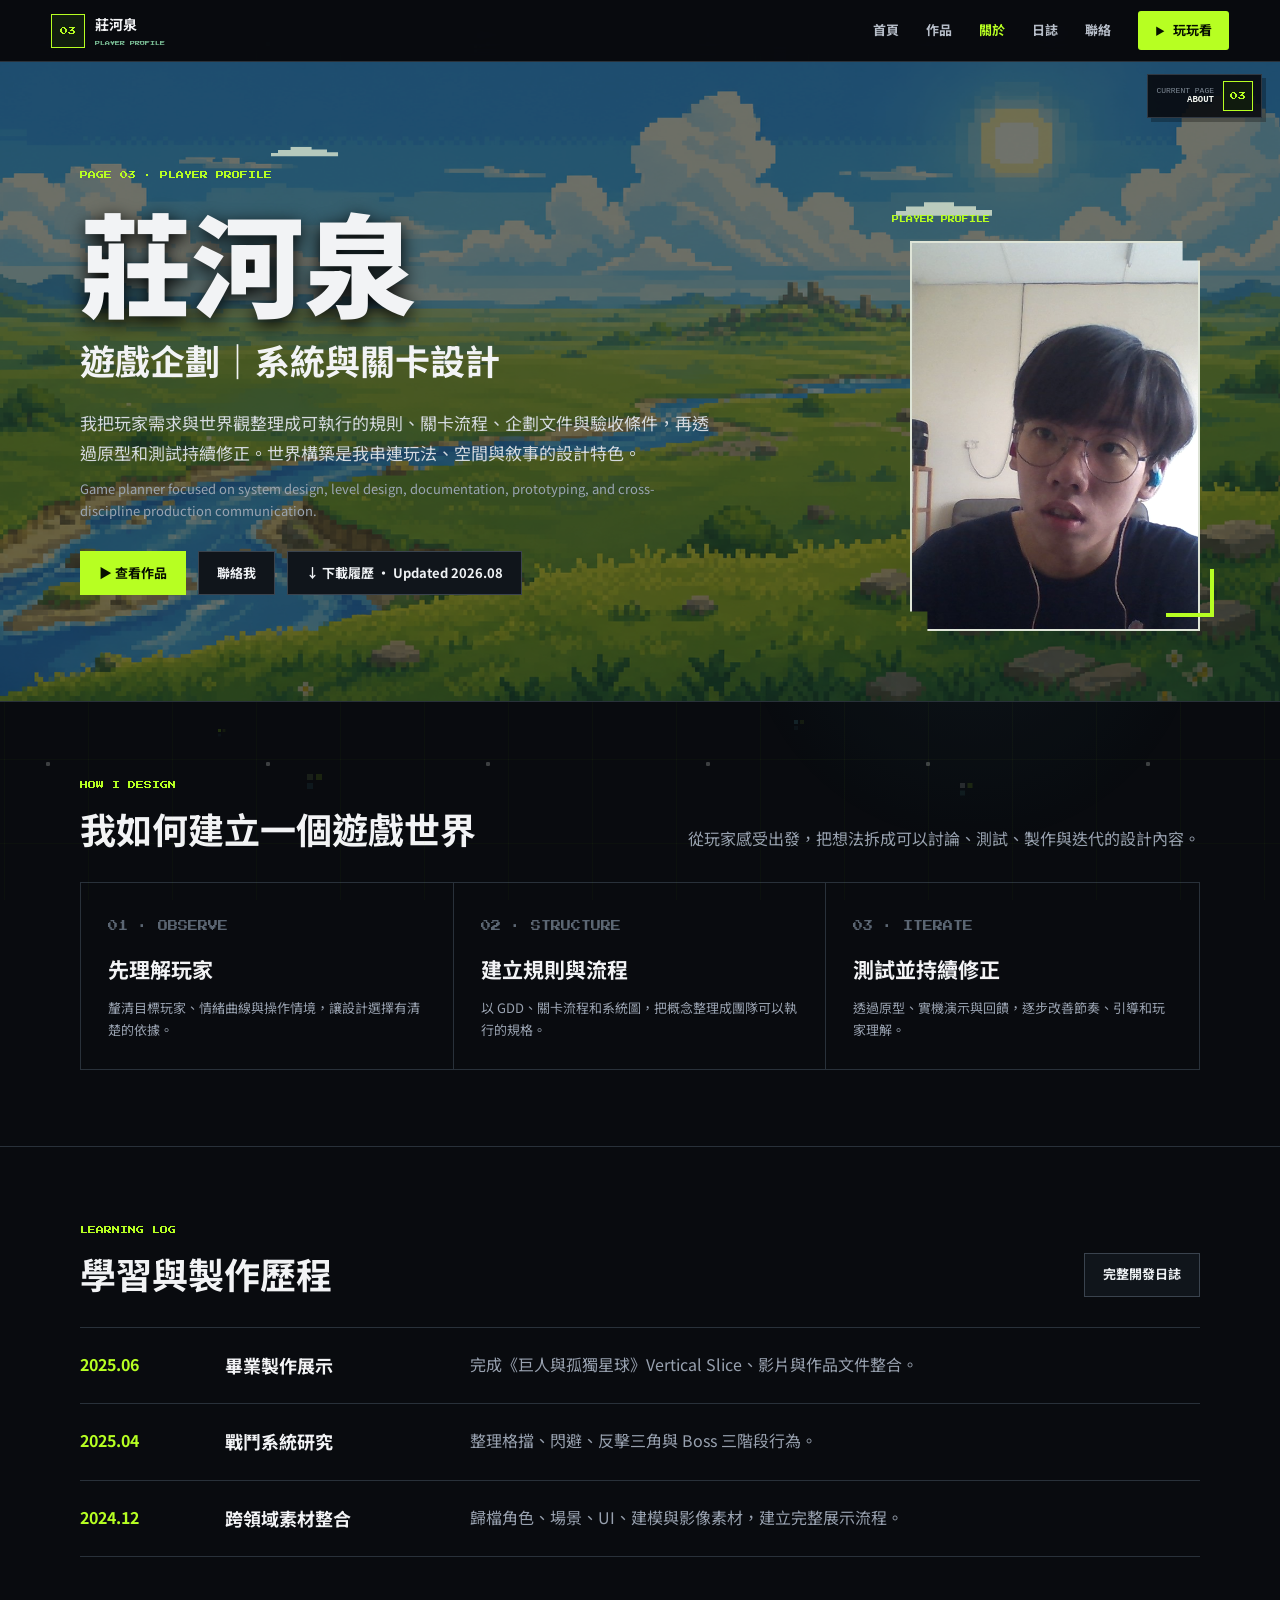
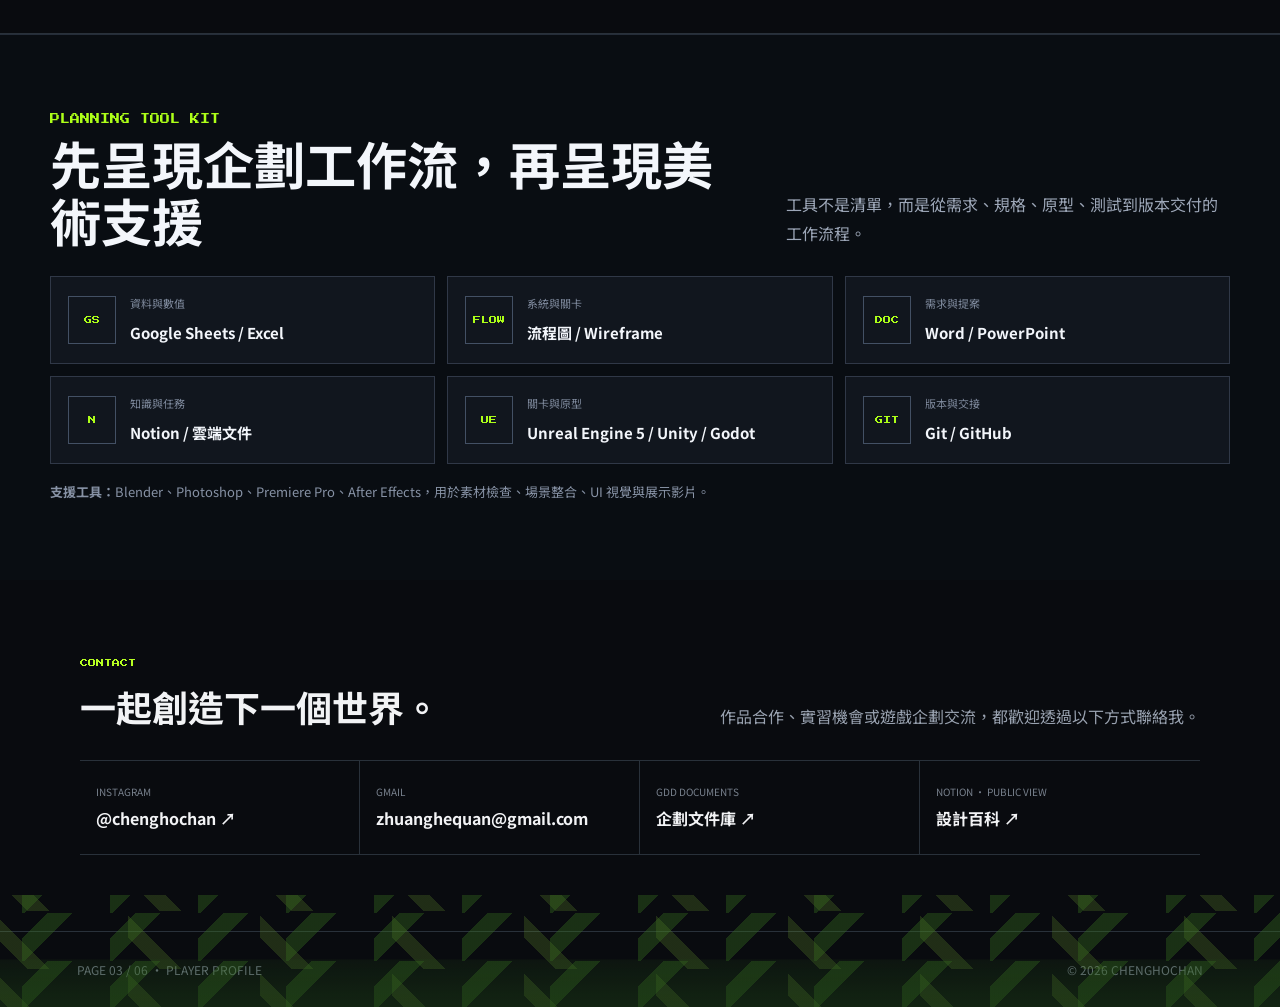
==== commit 2414924a: "Reduce repeat-visit friction" ====
--- a/about.html
+++ b/about.html
@@ -20,7 +20,7 @@
 <body>
   <header class="nav"><a class="brand" href="index.html"><span class="brand-slot pixel">03</span><span><strong>莊河泉</strong><small class="pixel">PLAYER PROFILE</small></span></a><nav class="links"><a href="index.html">首頁</a><a href="portfolio.html">作品</a><a class="active" href="about.html">關於</a><a href="devlog.html">日誌</a><a href="#contact">聯絡</a><a class="watch" href="portfolio.html">玩玩看</a></nav></header>
   <main>
-    <section class="about-hero"><div class="clouds"><i class="cloud"></i><i class="cloud"></i><i class="cloud"></i><i class="cloud"></i></div><div class="hero-inner"><div class="hero-copy"><div class="eyebrow pixel">PAGE 03 · PLAYER PROFILE</div><h1>莊河泉</h1><div class="role">遊戲企劃｜系統與關卡設計</div><p class="hero-lead">我把玩家需求與世界觀整理成可執行的規則、關卡流程、企劃文件與驗收條件，再透過原型和測試持續修正。世界構築是我串連玩法、空間與敘事的設計特色。</p><p class="hero-english">Game planner focused on system design, level design, documentation, prototyping, and cross-discipline production communication.</p><div class="hero-actions"><a class="btn primary" href="portfolio.html">▶ 查看作品</a><a class="btn" href="#contact">聯絡我</a><a class="btn" href="downloads/莊河泉_遊戲企劃_正式履歷.pdf" download>↓ 下載履歷 · Updated 2026.07</a></div></div><figure class="portrait"><img src="images/avatar.jpg.JPG" alt="莊河泉個人照片"></figure></div></section>
+    <section class="about-hero"><div class="clouds"><i class="cloud"></i><i class="cloud"></i><i class="cloud"></i><i class="cloud"></i></div><div class="hero-inner"><div class="hero-copy"><div class="eyebrow pixel">PAGE 03 · PLAYER PROFILE</div><h1>莊河泉</h1><div class="role">遊戲企劃｜系統與關卡設計</div><p class="hero-lead">我把玩家需求與世界觀整理成可執行的規則、關卡流程、企劃文件與驗收條件，再透過原型和測試持續修正。世界構築是我串連玩法、空間與敘事的設計特色。</p><p class="hero-english">Game planner focused on system design, level design, documentation, prototyping, and cross-discipline production communication.</p><div class="hero-actions"><a class="btn primary" href="portfolio.html">▶ 查看作品</a><a class="btn" href="#contact">聯絡我</a><a class="btn" href="downloads/莊河泉_遊戲企劃_正式履歷.pdf" download>↓ 下載履歷 · Updated 2026.08</a></div></div><figure class="portrait"><img src="images/avatar.jpg.JPG" alt="莊河泉個人照片"></figure></div></section>
     <section class="content"><div class="inner"><div class="section-head"><div><div class="section-kicker pixel">HOW I DESIGN</div><h2>我如何建立一個遊戲世界</h2></div><p>從玩家感受出發，把想法拆成可以討論、測試、製作與迭代的設計內容。</p></div><div class="method-grid"><article class="method"><span class="number pixel">01 · OBSERVE</span><h3>先理解玩家</h3><p>釐清目標玩家、情緒曲線與操作情境，讓設計選擇有清楚的依據。</p></article><article class="method"><span class="number pixel">02 · STRUCTURE</span><h3>建立規則與流程</h3><p>以 GDD、關卡流程和系統圖，把概念整理成團隊可以執行的規格。</p></article><article class="method"><span class="number pixel">03 · ITERATE</span><h3>測試並持續修正</h3><p>透過原型、實機演示與回饋，逐步改善節奏、引導和玩家理解。</p></article></div></div></section>
     <section class="content"><div class="inner"><div class="section-head"><div><div class="section-kicker pixel">LEARNING LOG</div><h2>學習與製作歷程</h2></div><a class="btn" href="devlog.html">完整開發日誌</a></div><div class="timeline"><div class="timeline-row"><time>2025.06</time><strong>畢業製作展示</strong><p>完成《巨人與孤獨星球》Vertical Slice、影片與作品文件整合。</p></div><div class="timeline-row"><time>2025.04</time><strong>戰鬥系統研究</strong><p>整理格擋、閃避、反擊三角與 Boss 三階段行為。</p></div><div class="timeline-row"><time>2024.12</time><strong>跨領域素材整合</strong><p>歸檔角色、場景、UI、建模與影像素材，建立完整展示流程。</p></div></div></div></section>
     <section class="career-section"><div class="career-inner"><div class="career-head"><div><div class="career-kicker pixel">PLANNING TOOL KIT</div><h2>先呈現企劃工作流，再呈現美術支援</h2></div><p>工具不是清單，而是從需求、規格、原型、測試到版本交付的工作流程。</p></div><div class="planner-tools"><div class="planner-tool"><span class="tool-symbol">GS</span><span><small>資料與數值</small><strong>Google Sheets / Excel</strong></span></div><div class="planner-tool"><span class="tool-symbol">FLOW</span><span><small>系統與關卡</small><strong>流程圖 / Wireframe</strong></span></div><div class="planner-tool"><span class="tool-symbol">DOC</span><span><small>需求與提案</small><strong>Word / PowerPoint</strong></span></div><div class="planner-tool"><span class="tool-symbol">N</span><span><small>知識與任務</small><strong>Notion / 雲端文件</strong></span></div><div class="planner-tool"><span class="tool-symbol">UE</span><span><small>關卡與原型</small><strong>Unreal Engine 5 / Unity / Godot</strong></span></div><div class="planner-tool"><span class="tool-symbol">GIT</span><span><small>版本與交接</small><strong>Git / GitHub</strong></span></div></div><p class="support-tools"><strong>支援工具：</strong>Blender、Photoshop、Premiere Pro、After Effects，用於素材檢查、場景整合、UI 視覺與展示影片。</p></div></section>
